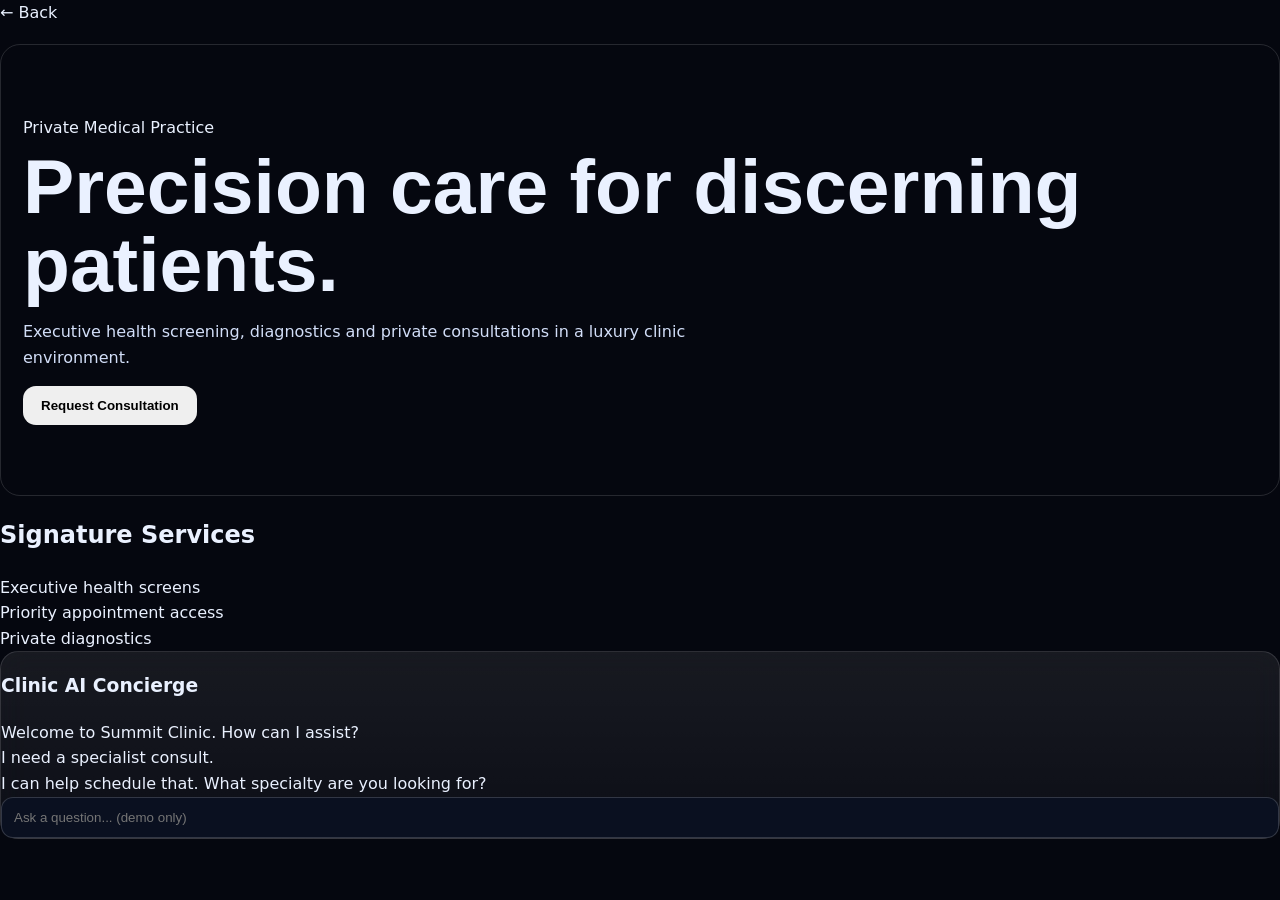
==== clinic.html @ c0dd8934 "Rename contractor.html to clinic.html" ====
<!DOCTYPE html>
<html lang="en">
<head>
  <meta charset="UTF-8"/>
  <meta name="viewport" content="width=device-width, initial-scale=1.0"/>
  <title>Summit Private Clinic</title>
  <link rel="stylesheet" href="style.css"/>
</head>
<body class="demo clinic">

  <a class="back-pill" href="index.html">← Back</a>

  <header class="demo-hero clinic-hero">
    <div class="hero-text">
      <span class="badge">Private Medical Practice</span>
      <h1>Precision care for discerning patients.</h1>
      <p>Executive health screening, diagnostics and private consultations in a luxury clinic environment.</p>
      <button class="btn btn-light">Request Consultation</button>
    </div>
  </header>

  <section class="demo-section">
    <h2>Signature Services</h2>
    <div class="feature-grid">
      <div class="feature-card">Executive health screens</div>
      <div class="feature-card">Priority appointment access</div>
      <div class="feature-card">Private diagnostics</div>
    </div>
  </section>

  <section class="chatbot glass">
    <h3>Clinic AI Concierge</h3>
    <div class="chat-window">
      <div class="bubble bot">Welcome to Summit Clinic. How can I assist?</div>
      <div class="bubble user">I need a specialist consult.</div>
      <div class="bubble bot">I can help schedule that. What specialty are you looking for?</div>
    </div>
    <input type="text" placeholder="Ask a question... (demo only)"/>
  </section>

</body>
</html>
---- style.css ----
:root{
  --bg:#05070f;
  --bg-soft:#0b1020;
  --card:#11172bd9;
  --line:#ffffff22;
  --txt:#eaf1ff;
  --muted:#9fb0d6;
  --blue:#73e0ff;
  --violet:#8f7dff;
  --pink:#ff7bc7;
  --accent:linear-gradient(90deg,var(--blue),var(--violet),var(--pink));
  --shadow:0 30px 80px rgba(0,0,0,.45);
}

*{box-sizing:border-box}
html,body{margin:0;padding:0}
body{
  font-family:Inter,system-ui,Segoe UI,Roboto,Arial,sans-serif;
  background:
    radial-gradient(900px 500px at -10% 0%, #2e74ff22, transparent 60%),
    radial-gradient(1000px 500px at 110% 20%, #8a45ff22, transparent 60%),
    var(--bg);
  color:var(--txt);
  line-height:1.6;
  overflow-x:hidden;
}
a{text-decoration:none;color:inherit}

.container{width:min(1120px,92%);margin-inline:auto}
.section{padding:90px 0}
.glass{
  background:linear-gradient(180deg,#ffffff14,#ffffff08);
  border:1px solid var(--line);
  backdrop-filter:blur(14px);
  -webkit-backdrop-filter:blur(14px);
  border-radius:18px;
}

.grid-overlay{
  position:fixed; inset:0; z-index:-3; pointer-events:none; opacity:.12;
  background-image:
    linear-gradient(to right, #ffffff10 1px, transparent 1px),
    linear-gradient(to bottom, #ffffff10 1px, transparent 1px);
  background-size:44px 44px;
}
.blob{
  position:fixed; z-index:-2; filter:blur(70px); border-radius:50%;
  width:360px;height:360px;pointer-events:none;opacity:.35
}
.blob-a{left:-80px;top:120px;background:#5fe2ff}
.blob-b{right:-80px;top:360px;background:#8f7dff}

.nav-wrap{position:sticky;top:14px;z-index:20;padding-top:14px}
.nav{
  display:flex;align-items:center;justify-content:space-between;
  padding:12px 14px;
}
.logo{font-weight:900;letter-spacing:.3px}
.logo-dot{width:10px;height:10px;border-radius:999px;display:inline-block;background:var(--blue);margin-right:8px;box-shadow:0 0 14px var(--blue)}
.logo-lite{color:#b8c8ff}
.menu{display:flex;gap:18px;align-items:center}
.menu a{color:var(--muted);font-weight:600}
.menu a:hover{color:#fff}
.menu-cta{
  padding:9px 14px;border-radius:11px;background:#ffffff12;border:1px solid var(--line);color:#fff !important
}
.menu-btn{
  display:none;border:1px solid var(--line);background:#ffffff10;color:#fff;border-radius:10px;padding:7px 10px
}

.hero{
  min-height:86vh;
  display:grid;
  grid-template-columns:1.2fr .8fr;
  align-items:center;
  gap:24px;
}
.kicker{
  font-size:.78rem;
  letter-spacing:.13em;
  text-transform:uppercase;
  color:#8ff0ff;
  font-weight:800;
}
h1{
  font-family:"Space Grotesk",Inter,sans-serif;
  font-size:clamp(2.1rem,6vw,5rem);
  line-height:1.02;
  margin:.5rem 0 .8rem;
}
.grad-text{
  background:var(--accent);
  -webkit-background-clip:text;
  background-clip:text;
  color:transparent;
}
.sub{max-width:680px;color:var(--muted);font-size:1.1rem}

.hero-actions{display:flex;gap:12px;margin-top:22px;flex-wrap:wrap}
.btn{
  border:none;border-radius:13px;padding:12px 18px;font-weight:800;cursor:pointer;
  transition:.2s ease;display:inline-flex;align-items:center;justify-content:center
}
.btn-primary{
  color:#041022;background:var(--accent);box-shadow:0 12px 40px #7e7eff33
}
.btn-primary:hover{transform:translateY(-2px)}
.btn-secondary{
  color:#fff;background:#ffffff10;border:1px solid var(--line)
}
.btn-secondary:hover{background:#ffffff18}

.hero-stats{
  margin-top:28px;display:grid;grid-template-columns:repeat(3,1fr);gap:12px
}
.hero-stats div{
  background:#ffffff08;border:1px solid var(--line);border-radius:14px;padding:12px
}
.hero-stats strong{display:block;font-size:1rem}
.hero-stats span{color:var(--muted);font-size:.9rem}

.hero-card{padding:22px}
.card-kicker{font-size:.75rem;color:#98e6ff;text-transform:uppercase;letter-spacing:.12em;font-weight:800}
.hero-card h3{margin:.3rem 0}
.card-text{color:var(--muted)}
.hero-card ul{padding-left:18px;margin:12px 0;color:#c9d6f7}
.text-link{color:#a7dcff;font-weight:700}

.section-head h2{
  margin:.3rem 0 1.2rem;
  font-family:"Space Grotesk",Inter,sans-serif;
  font-size:clamp(1.6rem,4vw,2.8rem);
}
.projects{
  display:grid;
  grid-template-columns:repeat(3,1fr);
  gap:14px;
}
.project{
  min-height:260px;border-radius:18px;border:1px solid var(--line);
  overflow:hidden;position:relative;display:flex;align-items:end;
  transition:.25s;box-shadow:var(--shadow)
}
.project::before{
  content:"";position:absolute;inset:0;background:linear-gradient(180deg,transparent 35%,#070c18);
}
.project:hover{transform:translateY(-5px)}
.project-content{position:relative;padding:16px;z-index:1}
.project-content p{margin:0;color:#b9c9ee}
.project-content h3{margin:5px 0 6px}
.project-content span{color:#9edfff;font-weight:700}
.p1{background:radial-gradient(circle at 15% 10%,#8befff55,transparent 35%),linear-gradient(135deg,#0e203a,#111a2f)}
.p2{background:radial-gradient(circle at 80% 15%,#ff8bc955,transparent 35%),linear-gradient(135deg,#291338,#1b102a)}
.p3{background:radial-gradient(circle at 20% 10%,#ffd98566,transparent 35%),linear-gradient(135deg,#2b1f12,#1d1711)}

.pricing-grid{
  display:grid;grid-template-columns:repeat(3,1fr);gap:14px
}
.price{padding:20px}
.price.featured{border-color:#9f92ff88;transform:translateY(-6px)}
.pill{
  display:inline-block;padding:6px 10px;border-radius:999px;
  background:#ffffff12;border:1px solid var(--line);font-size:.75rem
}
.amount{
  font-size:1.8rem;font-weight:900;margin:.4rem 0 .6rem;
  font-family:"Space Grotesk",Inter,sans-serif;
}
.price ul{margin:0;padding-left:18px;color:#c9d6f7}

.process-grid{
  display:grid;grid-template-columns:repeat(3,1fr);gap:14px
}
.step{padding:20px}
.step span{font-size:.9rem;color:#9be8ff;font-weight:900}
.step h3{margin:.4rem 0}

.faq-list{display:grid;gap:10px}
details{padding:14px 16px}
summary{cursor:pointer;font-weight:700}
details p{color:var(--muted);margin:.55rem 0 0}

.contact .contact-card{
  padding:22px;display:grid;grid-template-columns:1fr 1fr;gap:16px
}
.contact-note{color:var(--muted)}
.contact-form, form{display:grid;gap:10px}
input,textarea{
  width:100%;padding:12px;border-radius:12px;border:1px solid #ffffff2a;
  background:#0a1020;color:#fff;outline:none
}
input:focus,textarea:focus{border-color:#8edfff}
.footer{padding:40px 0 70px;color:var(--muted);text-align:center}

/* Demo pages */
.demo{background:var(--bg)}
.demo-top{
  margin-top:20px;padding:11px 14px;display:flex;align-items:center;justify-content:space-between
}
.demo-hero{
  margin-top:18px;padding:70px 22px;border-radius:20px;border:1px solid var(--line)
}
.demo-hero h1{margin:.4rem 0 .5rem}
.demo-hero p{max-width:700px;color:#d2def8}
.demo-dentist{
  background:radial-gradient(circle at 20% 10%,#89eeff45,transparent 35%),linear-gradient(135deg,#0d2038,#10182a)
}
.demo-gym{
  background:radial-gradient(circle at 80% 10%,#ff8dc85a,transparent 35%),linear-gradient(135deg,#2a1338,#1a1028)
}
.demo-contractor{
  background:radial-gradient(circle at 12% 12%,#ffda8b60,transparent 35%),linear-gradient(135deg,#2a2113,#1f170f)
}

.reveal{opacity:0;transform:translateY(18px);animation:rise .7s forwards}
.delay-1{animation-delay:.12s}
@keyframes rise{to{opacity:1;transform:translateY(0)}}

@media (max-width:980px){
  .hero{grid-template-columns:1fr;min-height:auto;padding-top:30px}
  .projects,.pricing-grid,.process-grid,.hero-stats{grid-template-columns:1fr}
  .contact .contact-card{grid-template-columns:1fr}
  .menu-btn{display:inline-block}
  .menu{
    position:absolute;right:4%;top:72px;display:none;flex-direction:column;
    background:#0d1430;border:1px solid var(--line);padding:10px;border-radius:12px;min-width:170px
  }
  .menu.show{display:flex}
}
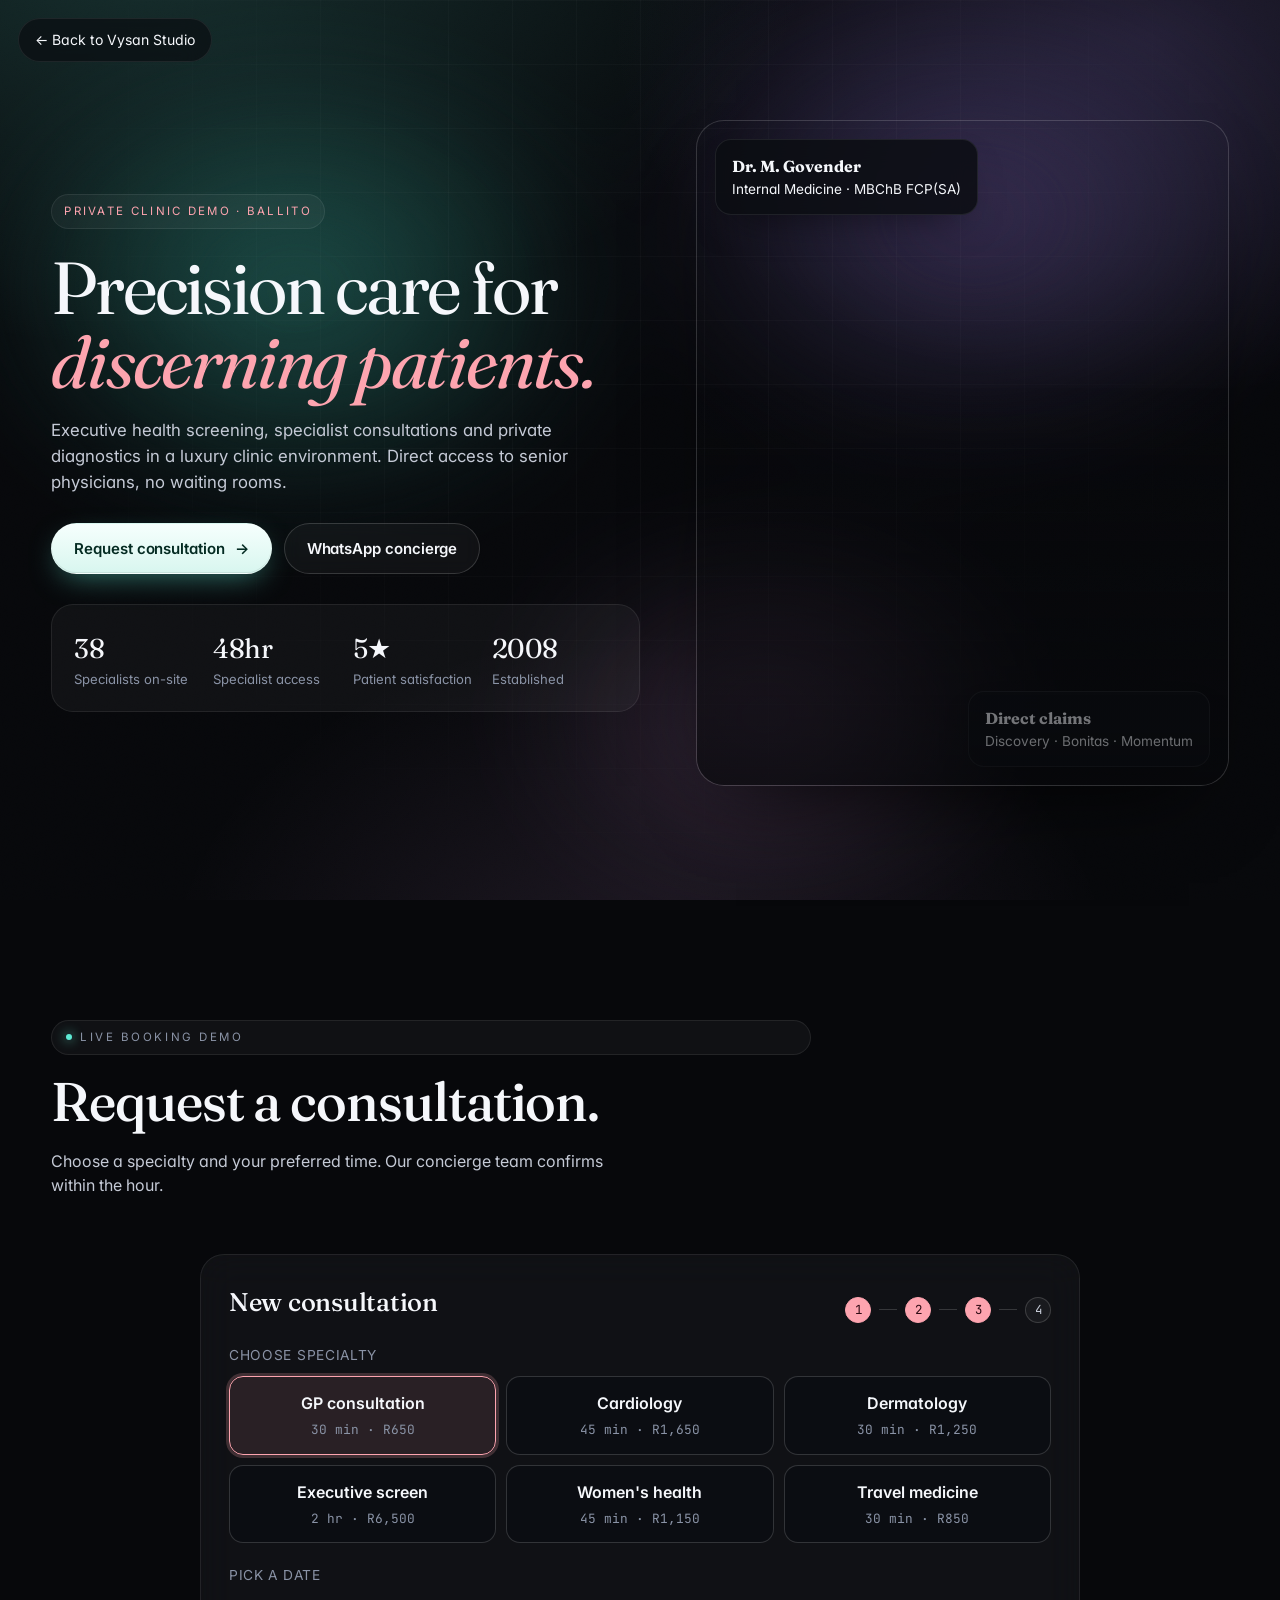
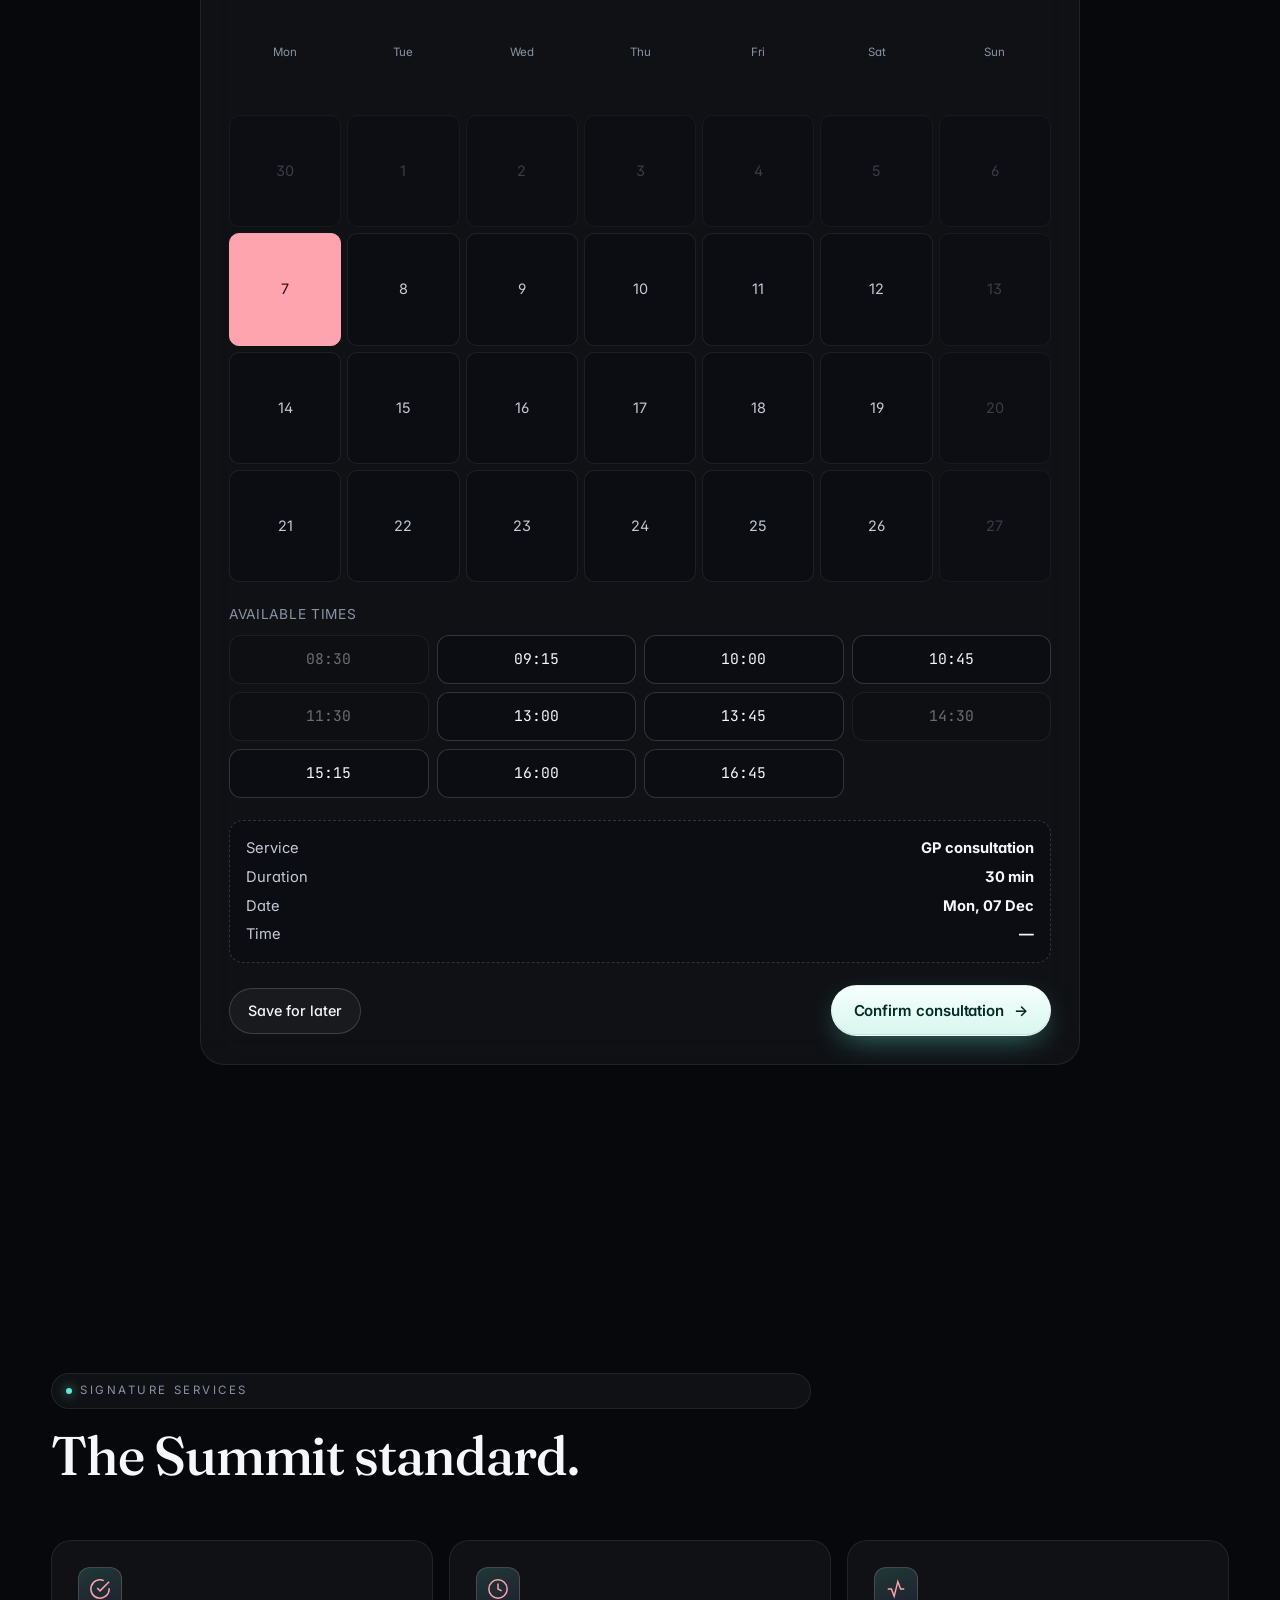
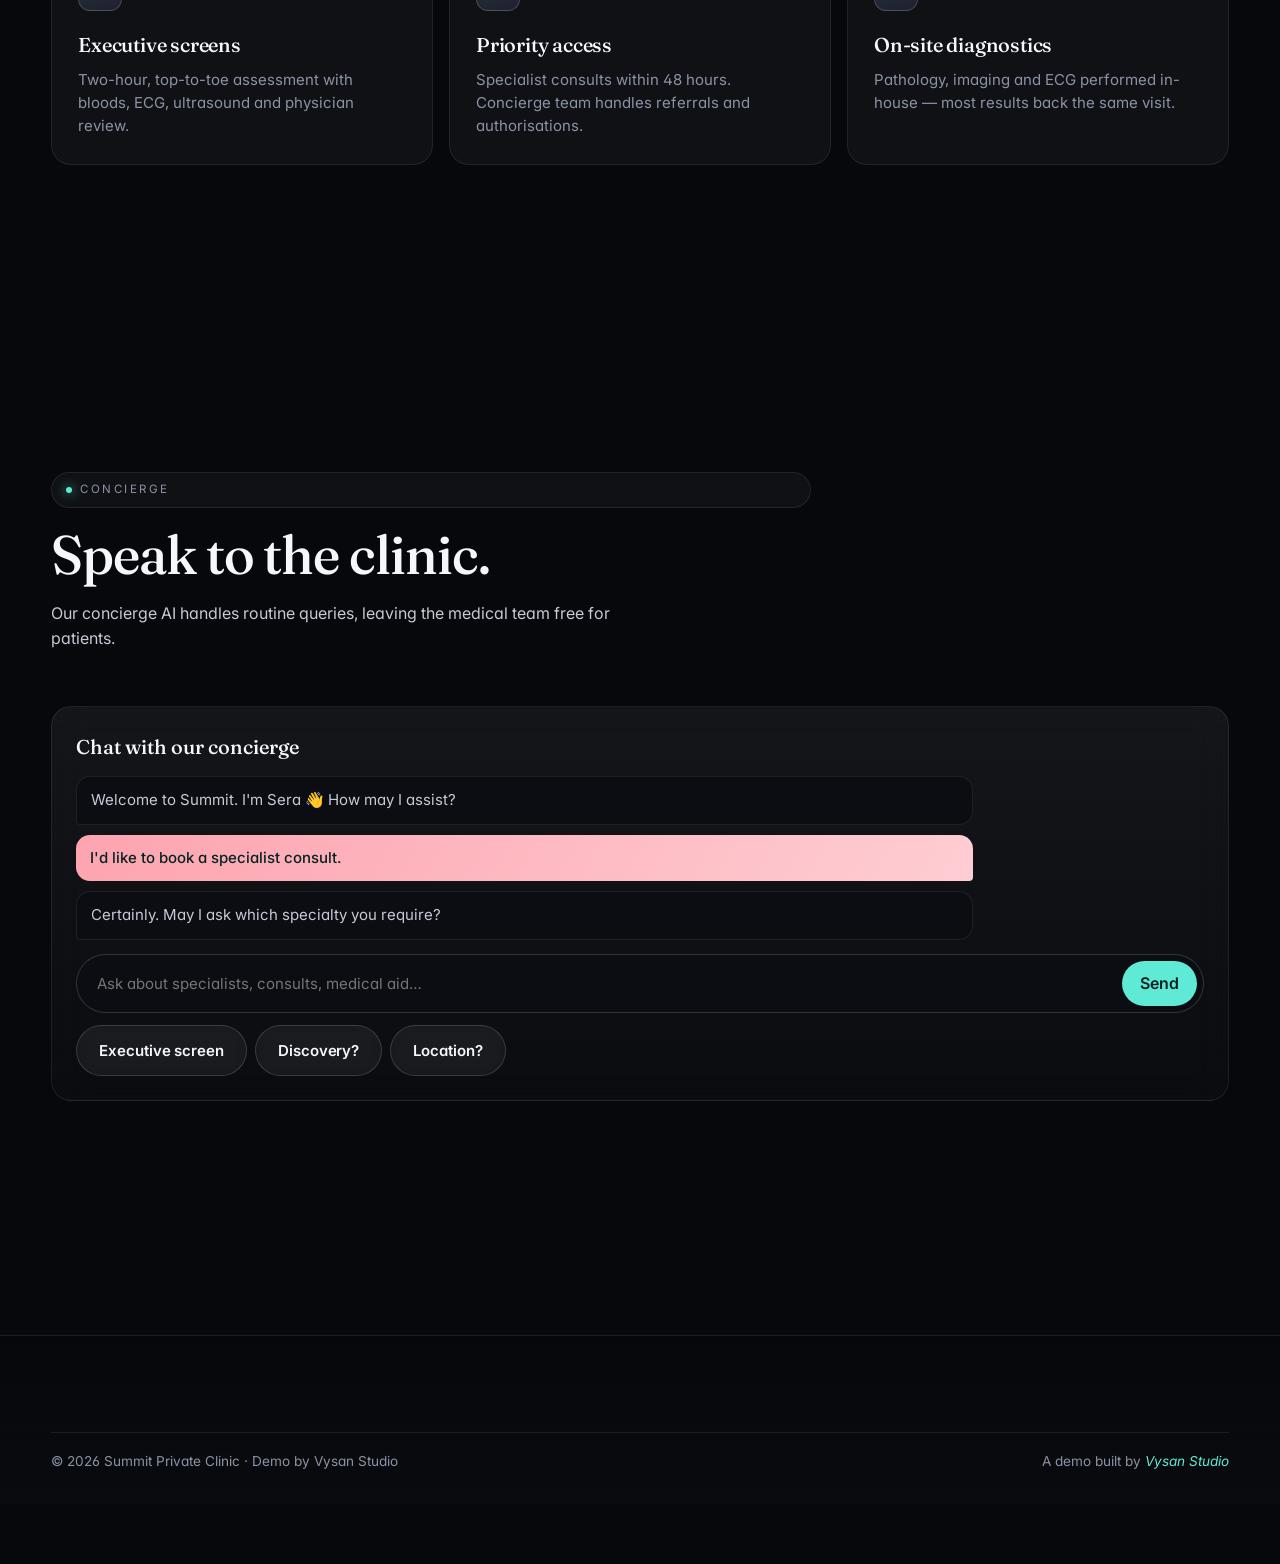
==== commit 893d8712: "Senior-grade redesign: animated hero, interactive booking demos, full design system Co-Authored-By: " ====
--- a/clinic.html
+++ b/clinic.html
@@ -1,42 +1,176 @@
 <!DOCTYPE html>
 <html lang="en">
 <head>
-  <meta charset="UTF-8"/>
-  <meta name="viewport" content="width=device-width, initial-scale=1.0"/>
-  <title>Summit Private Clinic</title>
-  <link rel="stylesheet" href="style.css"/>
+  <meta charset="UTF-8" />
+  <meta name="viewport" content="width=device-width, initial-scale=1.0" />
+  <meta name="theme-color" content="#07080b" />
+  <title>Summit Private Clinic — Clinic Demo · Vysan Studio</title>
+  <meta name="description" content="A live demo of a booking-first private clinic website built by Vysan Studio." />
+  <link rel="icon" href="data:image/svg+xml;utf8,<svg xmlns='http://www.w3.org/2000/svg' viewBox='0 0 32 32'><rect width='32' height='32' rx='8' fill='%23fda4af'/><text x='50%25' y='58%25' text-anchor='middle' font-family='serif' font-weight='700' font-size='18' fill='%232d0a13'>V</text></svg>" />
+  <link rel="preconnect" href="https://fonts.googleapis.com" />
+  <link rel="preconnect" href="https://fonts.gstatic.com" crossorigin />
+  <link href="https://fonts.googleapis.com/css2?family=Inter:wght@300;400;500;600;700&family=Fraunces:opsz,wght@9..144,400;9..144,500;9..144,600&family=JetBrains+Mono:wght@400;500&display=swap" rel="stylesheet" />
+  <link rel="stylesheet" href="style.css" />
+  <script defer src="script.js"></script>
 </head>
-<body class="demo clinic">
+<body class="clinic demo-body">
+  <div class="aurora" aria-hidden="true"></div>
+  <div class="noise" aria-hidden="true"></div>
 
-  <a class="back-pill" href="index.html">← Back</a>
+  <a class="demo-back" href="index.html">← Back to Vysan Studio</a>
 
-  <header class="demo-hero clinic-hero">
-    <div class="hero-text">
-      <span class="badge">Private Medical Practice</span>
-      <h1>Precision care for discerning patients.</h1>
-      <p>Executive health screening, diagnostics and private consultations in a luxury clinic environment.</p>
-      <button class="btn btn-light">Request Consultation</button>
+  <header class="demo-hero container">
+    <div class="reveal">
+      <span class="badge">Private Clinic Demo · Ballito</span>
+      <h1>Precision care for <em style="font-style:italic; color: var(--clinic);">discerning patients.</em></h1>
+      <p class="lede">Executive health screening, specialist consultations and private diagnostics in a luxury clinic environment. Direct access to senior physicians, no waiting rooms.</p>
+      <div class="cta">
+        <a class="btn btn-primary" href="#book">Request consultation <span class="arrow">→</span></a>
+        <a class="btn btn-ghost" href="https://wa.me/27838555008">WhatsApp concierge</a>
+      </div>
+
+      <div class="stats-strip">
+        <div class="it"><div class="num">38</div><div class="lbl">Specialists on-site</div></div>
+        <div class="it"><div class="num">48hr</div><div class="lbl">Specialist access</div></div>
+        <div class="it"><div class="num">5★</div><div class="lbl">Patient satisfaction</div></div>
+        <div class="it"><div class="num">2008</div><div class="lbl">Established</div></div>
+      </div>
+    </div>
+
+    <div class="demo-vis reveal" data-delay="2" style="background-image:url('https://images.unsplash.com/photo-1551601651-2a8555f1a136?auto=format&fit=crop&q=80&w=1400');">
+      <div class="float tl"><strong>Dr. M. Govender</strong>Internal Medicine · MBChB FCP(SA)</div>
+      <div class="float br"><strong>Direct claims</strong>Discovery · Bonitas · Momentum</div>
     </div>
   </header>
 
-  <section class="demo-section">
-    <h2>Signature Services</h2>
-    <div class="feature-grid">
-      <div class="feature-card">Executive health screens</div>
-      <div class="feature-card">Priority appointment access</div>
-      <div class="feature-card">Private diagnostics</div>
+  <section id="book" class="section container">
+    <div class="section-head reveal">
+      <span class="eyebrow"><span class="dot"></span> Live booking demo</span>
+      <h2>Request a consultation.</h2>
+      <p>Choose a specialty and your preferred time. Our concierge team confirms within the hour.</p>
+    </div>
+
+    <div class="booking glass reveal" data-booking>
+      <div class="booking-head">
+        <h3>New consultation</h3>
+        <div class="stepper">
+          <span class="num active">1</span><span class="line"></span>
+          <span class="num">2</span><span class="line"></span>
+          <span class="num">3</span><span class="line"></span>
+          <span class="num">4</span>
+        </div>
+      </div>
+
+      <div>
+        <p style="color:var(--muted);margin-bottom:10px;font-size:.86rem;letter-spacing:.05em;text-transform:uppercase">Choose specialty</p>
+        <div class="svc-grid">
+          <button class="svc" data-name="GP consultation" data-duration="30 min" aria-pressed="true">
+            <span class="name">GP consultation</span>
+            <span class="duration">30 min · R650</span>
+          </button>
+          <button class="svc" data-name="Cardiology consult" data-duration="45 min">
+            <span class="name">Cardiology</span>
+            <span class="duration">45 min · R1,650</span>
+          </button>
+          <button class="svc" data-name="Dermatology consult" data-duration="30 min">
+            <span class="name">Dermatology</span>
+            <span class="duration">30 min · R1,250</span>
+          </button>
+          <button class="svc" data-name="Executive screen" data-duration="120 min">
+            <span class="name">Executive screen</span>
+            <span class="duration">2 hr · R6,500</span>
+          </button>
+          <button class="svc" data-name="Women's health" data-duration="45 min">
+            <span class="name">Women's health</span>
+            <span class="duration">45 min · R1,150</span>
+          </button>
+          <button class="svc" data-name="Travel medicine" data-duration="30 min">
+            <span class="name">Travel medicine</span>
+            <span class="duration">30 min · R850</span>
+          </button>
+        </div>
+      </div>
+
+      <div>
+        <p style="color:var(--muted);margin-bottom:10px;font-size:.86rem;letter-spacing:.05em;text-transform:uppercase">Pick a date</p>
+        <div class="cal" aria-label="Calendar"></div>
+      </div>
+
+      <div>
+        <p style="color:var(--muted);margin-bottom:10px;font-size:.86rem;letter-spacing:.05em;text-transform:uppercase">Available times</p>
+        <div class="slots"></div>
+      </div>
+
+      <div class="summary"></div>
+
+      <div class="booking-actions">
+        <button class="ghost" type="button">Save for later</button>
+        <button class="btn btn-primary" type="button" data-confirm>Confirm consultation <span class="arrow">→</span></button>
+      </div>
     </div>
   </section>
 
-  <section class="chatbot glass">
-    <h3>Clinic AI Concierge</h3>
-    <div class="chat-window">
-      <div class="bubble bot">Welcome to Summit Clinic. How can I assist?</div>
-      <div class="bubble user">I need a specialist consult.</div>
-      <div class="bubble bot">I can help schedule that. What specialty are you looking for?</div>
+  <section class="section container">
+    <div class="section-head reveal">
+      <span class="eyebrow"><span class="dot"></span> Signature services</span>
+      <h2>The Summit standard.</h2>
     </div>
-    <input type="text" placeholder="Ask a question... (demo only)"/>
+    <div class="cap-grid">
+      <div class="cap-card reveal">
+        <div class="cap-icon" style="color: var(--clinic)" aria-hidden="true">
+          <svg width="22" height="22" viewBox="0 0 24 24" fill="none" stroke="currentColor" stroke-width="1.6"><path d="M22 11.08V12a10 10 0 1 1-5.93-9.14"/><path d="M22 4L12 14.01l-3-3"/></svg>
+        </div>
+        <h3>Executive screens</h3>
+        <p>Two-hour, top-to-toe assessment with bloods, ECG, ultrasound and physician review.</p>
+      </div>
+      <div class="cap-card reveal" data-delay="1">
+        <div class="cap-icon" style="color: var(--clinic)" aria-hidden="true">
+          <svg width="22" height="22" viewBox="0 0 24 24" fill="none" stroke="currentColor" stroke-width="1.6"><circle cx="12" cy="12" r="10"/><path d="M12 6v6l4 2"/></svg>
+        </div>
+        <h3>Priority access</h3>
+        <p>Specialist consults within 48 hours. Concierge team handles referrals and authorisations.</p>
+      </div>
+      <div class="cap-card reveal" data-delay="2">
+        <div class="cap-icon" style="color: var(--clinic)" aria-hidden="true">
+          <svg width="22" height="22" viewBox="0 0 24 24" fill="none" stroke="currentColor" stroke-width="1.6"><path d="M3 12h4l3 8 4-16 3 8h4"/></svg>
+        </div>
+        <h3>On-site diagnostics</h3>
+        <p>Pathology, imaging and ECG performed in-house — most results back the same visit.</p>
+      </div>
+    </div>
   </section>
 
+  <section class="section container">
+    <div class="section-head reveal">
+      <span class="eyebrow"><span class="dot"></span> Concierge</span>
+      <h2>Speak to the clinic.</h2>
+      <p>Our concierge AI handles routine queries, leaving the medical team free for patients.</p>
+    </div>
+
+    <div class="chat-demo glass reveal" data-chat data-replies='["Of course. May I confirm whether you would like a male or female physician?","We have GP slots tomorrow at 09:30 and 14:15. Would either suit?","Yes — Discovery Executive plans claim our consults at 100%. We submit on your behalf.","Our address is 12 Summit Drive, Ballito. There is complimentary valet parking on arrival."]'>
+      <h3>Chat with our concierge</h3>
+      <div class="chat-window">
+        <div class="bubble bot">Welcome to Summit. I'm Sera 👋 How may I assist?</div>
+        <div class="bubble user">I'd like to book a specialist consult.</div>
+        <div class="bubble bot">Certainly. May I ask which specialty you require?</div>
+      </div>
+      <div class="chat-input">
+        <input type="text" placeholder="Ask about specialists, consults, medical aid…" />
+        <button type="button">Send</button>
+      </div>
+      <div style="display:flex;gap:8px;flex-wrap:wrap;margin-top:12px">
+        <button class="btn btn-ghost" data-suggest="I'd like an executive health screen">Executive screen</button>
+        <button class="btn btn-ghost" data-suggest="Do you accept Discovery?">Discovery?</button>
+        <button class="btn btn-ghost" data-suggest="Where are you located?">Location?</button>
+      </div>
+    </div>
+  </section>
+
+  <footer class="foot">
+    <div class="container foot-bottom">
+      <span>© <span data-year>2026</span> Summit Private Clinic · Demo by Vysan Studio</span>
+      <span class="made">A demo built by <a href="index.html"><em>Vysan Studio</em></a></span>
+    </div>
+  </footer>
 </body>
 </html>
--- a/style.css
+++ b/style.css
@@ -1,229 +1,901 @@
-:root{
-  --bg:#05070f;
-  --bg-soft:#0b1020;
-  --card:#11172bd9;
-  --line:#ffffff22;
-  --txt:#eaf1ff;
-  --muted:#9fb0d6;
-  --blue:#73e0ff;
-  --violet:#8f7dff;
-  --pink:#ff7bc7;
-  --accent:linear-gradient(90deg,var(--blue),var(--violet),var(--pink));
-  --shadow:0 30px 80px rgba(0,0,0,.45);
-}
-
-*{box-sizing:border-box}
-html,body{margin:0;padding:0}
-body{
-  font-family:Inter,system-ui,Segoe UI,Roboto,Arial,sans-serif;
+/* ============================================================
+   Vysan Studio — Senior-grade design system
+   Mobile-first, dark canvas, glassmorphism, kinetic accents
+   ============================================================ */
+
+:root {
+  /* Palette */
+  --bg-0: #07080b;
+  --bg-1: #0b0d12;
+  --bg-2: #11141b;
+  --surface: rgba(255, 255, 255, 0.04);
+  --surface-2: rgba(255, 255, 255, 0.06);
+  --border: rgba(255, 255, 255, 0.08);
+  --border-strong: rgba(255, 255, 255, 0.16);
+  --text: #f5f7fb;
+  --text-dim: #c5cad6;
+  --muted: #8a93a6;
+  --muted-2: #5b6273;
+
+  /* Brand */
+  --accent: #5eead4;          /* electric mint */
+  --accent-2: #a78bfa;         /* violet */
+  --accent-3: #f0abfc;         /* pink */
+  --warn: #fbbf24;
+  --ok: #34d399;
+  --danger: #fb7185;
+
+  /* Vertical themes */
+  --opto: #67e8f9;
+  --pharm: #34d399;
+  --clinic: #fda4af;
+  --salon: #f0abfc;
+
+  /* Type */
+  --font-sans: "Inter", ui-sans-serif, system-ui, -apple-system, "Segoe UI", Roboto, sans-serif;
+  --font-display: "Fraunces", "Playfair Display", "Times New Roman", serif;
+  --font-mono: "JetBrains Mono", ui-monospace, SFMono-Regular, Menlo, monospace;
+
+  /* Layout */
+  --radius-sm: 10px;
+  --radius: 18px;
+  --radius-lg: 28px;
+  --shadow-sm: 0 1px 2px rgba(0, 0, 0, 0.4);
+  --shadow-md: 0 18px 40px -20px rgba(0, 0, 0, 0.6);
+  --shadow-lg: 0 40px 80px -40px rgba(0, 0, 0, 0.8);
+  --container: min(1200px, 92%);
+  --pad-section: clamp(80px, 12vw, 160px);
+
+  /* Motion */
+  --ease-out: cubic-bezier(0.22, 1, 0.36, 1);
+  --ease-in-out: cubic-bezier(0.65, 0, 0.35, 1);
+  --t-fast: 180ms;
+  --t-med: 320ms;
+  --t-slow: 560ms;
+}
+
+* { box-sizing: border-box; margin: 0; padding: 0; }
+html { scroll-behavior: smooth; -webkit-text-size-adjust: 100%; }
+html:focus-within { scroll-behavior: smooth; }
+
+body {
+  font-family: var(--font-sans);
+  font-feature-settings: "ss01", "cv11";
+  background: var(--bg-0);
+  color: var(--text);
+  line-height: 1.55;
+  -webkit-font-smoothing: antialiased;
+  text-rendering: optimizeLegibility;
+  overflow-x: hidden;
+  min-height: 100dvh;
+}
+
+a { color: inherit; text-decoration: none; }
+img, svg { display: block; max-width: 100%; }
+button { font: inherit; color: inherit; cursor: pointer; }
+input, textarea, select { font: inherit; color: inherit; }
+::selection { background: var(--accent); color: #062323; }
+
+/* ============================================================
+   Backdrop — animated aurora field
+   ============================================================ */
+.aurora {
+  position: fixed; inset: 0; z-index: -1; overflow: hidden; pointer-events: none;
   background:
-    radial-gradient(900px 500px at -10% 0%, #2e74ff22, transparent 60%),
-    radial-gradient(1000px 500px at 110% 20%, #8a45ff22, transparent 60%),
-    var(--bg);
-  color:var(--txt);
-  line-height:1.6;
-  overflow-x:hidden;
-}
-a{text-decoration:none;color:inherit}
-
-.container{width:min(1120px,92%);margin-inline:auto}
-.section{padding:90px 0}
-.glass{
-  background:linear-gradient(180deg,#ffffff14,#ffffff08);
-  border:1px solid var(--line);
-  backdrop-filter:blur(14px);
-  -webkit-backdrop-filter:blur(14px);
-  border-radius:18px;
-}
-
-.grid-overlay{
-  position:fixed; inset:0; z-index:-3; pointer-events:none; opacity:.12;
+    radial-gradient(1100px 700px at 12% -8%, rgba(94, 234, 212, 0.18), transparent 60%),
+    radial-gradient(900px 600px at 90% 4%, rgba(167, 139, 250, 0.16), transparent 60%),
+    radial-gradient(800px 600px at 50% 110%, rgba(240, 171, 252, 0.10), transparent 60%),
+    var(--bg-0);
+}
+.aurora::before {
+  content: "";
+  position: absolute; inset: -20%;
+  background:
+    radial-gradient(closest-side, rgba(94, 234, 212, 0.35), transparent) 20% 30% / 36% 36% no-repeat,
+    radial-gradient(closest-side, rgba(167, 139, 250, 0.28), transparent) 80% 20% / 38% 38% no-repeat,
+    radial-gradient(closest-side, rgba(240, 171, 252, 0.18), transparent) 60% 80% / 30% 30% no-repeat;
+  filter: blur(60px) saturate(120%);
+  animation: drift 22s var(--ease-in-out) infinite alternate;
+  opacity: .9;
+}
+.aurora::after {
+  content: "";
+  position: absolute; inset: 0;
   background-image:
-    linear-gradient(to right, #ffffff10 1px, transparent 1px),
-    linear-gradient(to bottom, #ffffff10 1px, transparent 1px);
-  background-size:44px 44px;
-}
-.blob{
-  position:fixed; z-index:-2; filter:blur(70px); border-radius:50%;
-  width:360px;height:360px;pointer-events:none;opacity:.35
-}
-.blob-a{left:-80px;top:120px;background:#5fe2ff}
-.blob-b{right:-80px;top:360px;background:#8f7dff}
-
-.nav-wrap{position:sticky;top:14px;z-index:20;padding-top:14px}
-.nav{
-  display:flex;align-items:center;justify-content:space-between;
-  padding:12px 14px;
-}
-.logo{font-weight:900;letter-spacing:.3px}
-.logo-dot{width:10px;height:10px;border-radius:999px;display:inline-block;background:var(--blue);margin-right:8px;box-shadow:0 0 14px var(--blue)}
-.logo-lite{color:#b8c8ff}
-.menu{display:flex;gap:18px;align-items:center}
-.menu a{color:var(--muted);font-weight:600}
-.menu a:hover{color:#fff}
-.menu-cta{
-  padding:9px 14px;border-radius:11px;background:#ffffff12;border:1px solid var(--line);color:#fff !important
-}
-.menu-btn{
-  display:none;border:1px solid var(--line);background:#ffffff10;color:#fff;border-radius:10px;padding:7px 10px
-}
-
-.hero{
-  min-height:86vh;
-  display:grid;
-  grid-template-columns:1.2fr .8fr;
-  align-items:center;
-  gap:24px;
-}
-.kicker{
-  font-size:.78rem;
-  letter-spacing:.13em;
-  text-transform:uppercase;
-  color:#8ff0ff;
-  font-weight:800;
-}
-h1{
-  font-family:"Space Grotesk",Inter,sans-serif;
-  font-size:clamp(2.1rem,6vw,5rem);
-  line-height:1.02;
-  margin:.5rem 0 .8rem;
-}
-.grad-text{
-  background:var(--accent);
-  -webkit-background-clip:text;
-  background-clip:text;
-  color:transparent;
-}
-.sub{max-width:680px;color:var(--muted);font-size:1.1rem}
-
-.hero-actions{display:flex;gap:12px;margin-top:22px;flex-wrap:wrap}
-.btn{
-  border:none;border-radius:13px;padding:12px 18px;font-weight:800;cursor:pointer;
-  transition:.2s ease;display:inline-flex;align-items:center;justify-content:center
-}
-.btn-primary{
-  color:#041022;background:var(--accent);box-shadow:0 12px 40px #7e7eff33
-}
-.btn-primary:hover{transform:translateY(-2px)}
-.btn-secondary{
-  color:#fff;background:#ffffff10;border:1px solid var(--line)
-}
-.btn-secondary:hover{background:#ffffff18}
-
-.hero-stats{
-  margin-top:28px;display:grid;grid-template-columns:repeat(3,1fr);gap:12px
-}
-.hero-stats div{
-  background:#ffffff08;border:1px solid var(--line);border-radius:14px;padding:12px
-}
-.hero-stats strong{display:block;font-size:1rem}
-.hero-stats span{color:var(--muted);font-size:.9rem}
-
-.hero-card{padding:22px}
-.card-kicker{font-size:.75rem;color:#98e6ff;text-transform:uppercase;letter-spacing:.12em;font-weight:800}
-.hero-card h3{margin:.3rem 0}
-.card-text{color:var(--muted)}
-.hero-card ul{padding-left:18px;margin:12px 0;color:#c9d6f7}
-.text-link{color:#a7dcff;font-weight:700}
-
-.section-head h2{
-  margin:.3rem 0 1.2rem;
-  font-family:"Space Grotesk",Inter,sans-serif;
-  font-size:clamp(1.6rem,4vw,2.8rem);
-}
-.projects{
-  display:grid;
-  grid-template-columns:repeat(3,1fr);
-  gap:14px;
-}
-.project{
-  min-height:260px;border-radius:18px;border:1px solid var(--line);
-  overflow:hidden;position:relative;display:flex;align-items:end;
-  transition:.25s;box-shadow:var(--shadow)
-}
-.project::before{
-  content:"";position:absolute;inset:0;background:linear-gradient(180deg,transparent 35%,#070c18);
-}
-.project:hover{transform:translateY(-5px)}
-.project-content{position:relative;padding:16px;z-index:1}
-.project-content p{margin:0;color:#b9c9ee}
-.project-content h3{margin:5px 0 6px}
-.project-content span{color:#9edfff;font-weight:700}
-.p1{background:radial-gradient(circle at 15% 10%,#8befff55,transparent 35%),linear-gradient(135deg,#0e203a,#111a2f)}
-.p2{background:radial-gradient(circle at 80% 15%,#ff8bc955,transparent 35%),linear-gradient(135deg,#291338,#1b102a)}
-.p3{background:radial-gradient(circle at 20% 10%,#ffd98566,transparent 35%),linear-gradient(135deg,#2b1f12,#1d1711)}
-
-.pricing-grid{
-  display:grid;grid-template-columns:repeat(3,1fr);gap:14px
-}
-.price{padding:20px}
-.price.featured{border-color:#9f92ff88;transform:translateY(-6px)}
-.pill{
-  display:inline-block;padding:6px 10px;border-radius:999px;
-  background:#ffffff12;border:1px solid var(--line);font-size:.75rem
-}
-.amount{
-  font-size:1.8rem;font-weight:900;margin:.4rem 0 .6rem;
-  font-family:"Space Grotesk",Inter,sans-serif;
-}
-.price ul{margin:0;padding-left:18px;color:#c9d6f7}
-
-.process-grid{
-  display:grid;grid-template-columns:repeat(3,1fr);gap:14px
-}
-.step{padding:20px}
-.step span{font-size:.9rem;color:#9be8ff;font-weight:900}
-.step h3{margin:.4rem 0}
-
-.faq-list{display:grid;gap:10px}
-details{padding:14px 16px}
-summary{cursor:pointer;font-weight:700}
-details p{color:var(--muted);margin:.55rem 0 0}
-
-.contact .contact-card{
-  padding:22px;display:grid;grid-template-columns:1fr 1fr;gap:16px
-}
-.contact-note{color:var(--muted)}
-.contact-form, form{display:grid;gap:10px}
-input,textarea{
-  width:100%;padding:12px;border-radius:12px;border:1px solid #ffffff2a;
-  background:#0a1020;color:#fff;outline:none
-}
-input:focus,textarea:focus{border-color:#8edfff}
-.footer{padding:40px 0 70px;color:var(--muted);text-align:center}
-
-/* Demo pages */
-.demo{background:var(--bg)}
-.demo-top{
-  margin-top:20px;padding:11px 14px;display:flex;align-items:center;justify-content:space-between
-}
-.demo-hero{
-  margin-top:18px;padding:70px 22px;border-radius:20px;border:1px solid var(--line)
-}
-.demo-hero h1{margin:.4rem 0 .5rem}
-.demo-hero p{max-width:700px;color:#d2def8}
-.demo-dentist{
-  background:radial-gradient(circle at 20% 10%,#89eeff45,transparent 35%),linear-gradient(135deg,#0d2038,#10182a)
-}
-.demo-gym{
-  background:radial-gradient(circle at 80% 10%,#ff8dc85a,transparent 35%),linear-gradient(135deg,#2a1338,#1a1028)
-}
-.demo-contractor{
-  background:radial-gradient(circle at 12% 12%,#ffda8b60,transparent 35%),linear-gradient(135deg,#2a2113,#1f170f)
-}
-
-.reveal{opacity:0;transform:translateY(18px);animation:rise .7s forwards}
-.delay-1{animation-delay:.12s}
-@keyframes rise{to{opacity:1;transform:translateY(0)}}
-
-@media (max-width:980px){
-  .hero{grid-template-columns:1fr;min-height:auto;padding-top:30px}
-  .projects,.pricing-grid,.process-grid,.hero-stats{grid-template-columns:1fr}
-  .contact .contact-card{grid-template-columns:1fr}
-  .menu-btn{display:inline-block}
-  .menu{
-    position:absolute;right:4%;top:72px;display:none;flex-direction:column;
-    background:#0d1430;border:1px solid var(--line);padding:10px;border-radius:12px;min-width:170px
+    linear-gradient(rgba(255,255,255,0.025) 1px, transparent 1px),
+    linear-gradient(90deg, rgba(255,255,255,0.025) 1px, transparent 1px);
+  background-size: 64px 64px;
+  mask-image: radial-gradient(ellipse at 50% 30%, #000 30%, transparent 75%);
+}
+@keyframes drift {
+  0%   { transform: translate3d(0,0,0) rotate(0deg); }
+  100% { transform: translate3d(2%, -1%, 0) rotate(8deg); }
+}
+@media (prefers-reduced-motion: reduce) {
+  .aurora::before { animation: none; }
+}
+
+.noise {
+  position: fixed; inset: 0; z-index: -1; pointer-events: none; opacity: .035; mix-blend-mode: overlay;
+  background-image: url("data:image/svg+xml;utf8,<svg xmlns='http://www.w3.org/2000/svg' width='160' height='160'><filter id='n'><feTurbulence type='fractalNoise' baseFrequency='0.9' numOctaves='2' stitchTiles='stitch'/></filter><rect width='100%25' height='100%25' filter='url(%23n)'/></svg>");
+}
+
+/* ============================================================
+   Layout primitives
+   ============================================================ */
+.container { width: var(--container); margin-inline: auto; }
+.section { padding-block: var(--pad-section); position: relative; }
+.eyebrow {
+  display: inline-flex; align-items: center; gap: 8px;
+  font-size: .72rem; letter-spacing: .22em; text-transform: uppercase;
+  color: var(--muted); padding: 8px 14px; border-radius: 999px;
+  border: 1px solid var(--border); background: var(--surface);
+}
+.eyebrow .dot { width: 6px; height: 6px; border-radius: 999px; background: var(--accent); box-shadow: 0 0 12px var(--accent); }
+
+.section-head { display: flex; flex-direction: column; gap: 18px; max-width: 760px; margin-bottom: 56px; }
+.section-head h2 {
+  font-family: var(--font-display); font-weight: 500;
+  font-size: clamp(2rem, 4.4vw, 3.4rem); letter-spacing: -0.02em; line-height: 1.05;
+}
+.section-head h2 em { font-style: italic; color: var(--accent); }
+.section-head p { color: var(--text-dim); max-width: 56ch; }
+
+.glass {
+  background: linear-gradient(180deg, rgba(255,255,255,0.06), rgba(255,255,255,0.02));
+  border: 1px solid var(--border);
+  border-radius: var(--radius);
+  backdrop-filter: blur(18px) saturate(140%);
+  -webkit-backdrop-filter: blur(18px) saturate(140%);
+}
+
+/* Buttons */
+.btn {
+  display: inline-flex; align-items: center; justify-content: center; gap: 10px;
+  padding: 13px 22px; border-radius: 999px; border: 1px solid transparent;
+  font-weight: 600; font-size: .94rem; letter-spacing: -0.005em;
+  transition: transform var(--t-fast) var(--ease-out), background var(--t-fast), color var(--t-fast), border-color var(--t-fast), box-shadow var(--t-med);
+  white-space: nowrap;
+}
+.btn:hover { transform: translateY(-1px); }
+.btn:active { transform: translateY(0); }
+.btn .arrow { transition: transform var(--t-fast) var(--ease-out); }
+.btn:hover .arrow { transform: translateX(3px); }
+
+.btn-primary {
+  background: linear-gradient(180deg, #f6fffd, #d8f6ef);
+  color: #042b22;
+  box-shadow: 0 10px 30px -10px rgba(94, 234, 212, 0.55), inset 0 -1px 0 rgba(0,0,0,0.08);
+}
+.btn-primary:hover { box-shadow: 0 16px 40px -12px rgba(94, 234, 212, 0.7), inset 0 -1px 0 rgba(0,0,0,0.08); }
+
+.btn-ghost {
+  background: var(--surface); color: var(--text);
+  border-color: var(--border-strong);
+  backdrop-filter: blur(8px);
+}
+.btn-ghost:hover { background: var(--surface-2); border-color: rgba(255,255,255,0.3); }
+
+.btn-dark { background: #0b0d12; color: #fff; border: 1px solid var(--border-strong); }
+.btn-dark:hover { background: #11141b; }
+
+.btn-link { padding: 0; background: none; color: var(--text-dim); border: 0; }
+.btn-link:hover { color: var(--accent); }
+
+/* ============================================================
+   Navigation
+   ============================================================ */
+.nav {
+  position: fixed; inset: 18px 0 auto 0; z-index: 50;
+  display: flex; justify-content: center; pointer-events: none;
+}
+.nav-inner {
+  pointer-events: auto;
+  display: flex; align-items: center; gap: 8px;
+  padding: 8px; padding-left: 20px;
+  width: min(960px, 92%);
+  background: rgba(11, 13, 18, 0.6);
+  border: 1px solid var(--border);
+  border-radius: 999px;
+  backdrop-filter: blur(18px) saturate(140%);
+  -webkit-backdrop-filter: blur(18px) saturate(140%);
+  box-shadow: var(--shadow-md);
+  transition: transform var(--t-med) var(--ease-out), background var(--t-med);
+}
+.nav-logo {
+  font-family: var(--font-display); font-size: 1.05rem; font-weight: 600; letter-spacing: -0.01em;
+  display: inline-flex; align-items: center; gap: 8px;
+}
+.nav-logo .mark {
+  width: 22px; height: 22px; border-radius: 6px;
+  background: conic-gradient(from 220deg, var(--accent), var(--accent-2), var(--accent-3), var(--accent));
+  box-shadow: 0 0 24px rgba(94, 234, 212, 0.45);
+}
+.nav-links {
+  display: flex; align-items: center; gap: 4px; margin-left: auto;
+}
+.nav-links a {
+  padding: 9px 14px; border-radius: 999px; color: var(--text-dim); font-size: .92rem;
+  transition: color var(--t-fast), background var(--t-fast);
+}
+.nav-links a:hover { color: var(--text); background: var(--surface); }
+.nav .btn { padding: 10px 18px; }
+.nav-toggle {
+  display: none; width: 40px; height: 40px; border-radius: 999px;
+  background: var(--surface); border: 1px solid var(--border); align-items: center; justify-content: center;
+  margin-left: auto;
+}
+.nav-toggle span { width: 16px; height: 1.5px; background: #fff; position: relative; }
+.nav-toggle span::before, .nav-toggle span::after {
+  content: ""; position: absolute; width: 16px; height: 1.5px; background: #fff; left: 0;
+  transition: transform var(--t-fast);
+}
+.nav-toggle span::before { top: -5px; }
+.nav-toggle span::after { top: 5px; }
+body.menu-open .nav-toggle span { background: transparent; }
+body.menu-open .nav-toggle span::before { transform: translateY(5px) rotate(45deg); }
+body.menu-open .nav-toggle span::after { transform: translateY(-5px) rotate(-45deg); }
+
+@media (max-width: 760px) {
+  .nav-links, .nav .btn:not(.nav-toggle) { display: none; }
+  .nav-toggle { display: inline-flex; }
+  .nav-mobile {
+    position: fixed; inset: 80px 4% auto; z-index: 49;
+    padding: 18px; border-radius: 22px;
+    background: rgba(11,13,18,0.92);
+    border: 1px solid var(--border);
+    backdrop-filter: blur(18px);
+    transform: translateY(-12px); opacity: 0; pointer-events: none;
+    transition: transform var(--t-med) var(--ease-out), opacity var(--t-med);
+    display: grid; gap: 6px;
   }
-  .menu.show{display:flex}
-}
+  body.menu-open .nav-mobile { transform: translateY(0); opacity: 1; pointer-events: auto; }
+  .nav-mobile a { padding: 12px 14px; border-radius: 12px; color: var(--text-dim); }
+  .nav-mobile a:hover { background: var(--surface); color: var(--text); }
+  .nav-mobile .btn { width: 100%; margin-top: 6px; }
+}
+@media (min-width: 761px) {
+  .nav-mobile { display: none; }
+}
+
+/* ============================================================
+   Hero
+   ============================================================ */
+.hero {
+  padding-top: clamp(140px, 18vh, 200px);
+  padding-bottom: clamp(80px, 10vw, 140px);
+  position: relative;
+}
+.hero-grid {
+  display: grid; grid-template-columns: 1.2fr 0.8fr; gap: 56px;
+  align-items: end;
+}
+@media (max-width: 960px) { .hero-grid { grid-template-columns: 1fr; gap: 40px; } }
+
+.hero h1 {
+  font-family: var(--font-display);
+  font-weight: 400;
+  font-size: clamp(2.8rem, 7.4vw, 6.4rem);
+  letter-spacing: -0.035em;
+  line-height: 0.98;
+  margin-block: 24px 24px;
+}
+.hero h1 em {
+  font-style: italic;
+  background: linear-gradient(120deg, var(--accent), var(--accent-2) 60%, var(--accent-3));
+  -webkit-background-clip: text; background-clip: text; color: transparent;
+}
+.hero h1 .underline {
+  position: relative; display: inline-block;
+}
+.hero h1 .underline::after {
+  content: ""; position: absolute; left: 0; bottom: 0.05em;
+  width: 100%; height: 0.12em;
+  background: linear-gradient(90deg, var(--accent), var(--accent-2));
+  border-radius: 999px; transform-origin: left;
+  animation: stroke 1.4s var(--ease-out) .3s both;
+}
+@keyframes stroke { from { transform: scaleX(0); } to { transform: scaleX(1); } }
+
+.hero-sub { color: var(--text-dim); max-width: 56ch; font-size: 1.05rem; }
+.hero-cta { display: flex; gap: 12px; flex-wrap: wrap; margin-top: 32px; }
+
+.hero-stats {
+  display: grid; grid-template-columns: repeat(3, minmax(0, 1fr));
+  gap: 14px; margin-top: 56px;
+}
+.hero-stats .stat {
+  padding: 18px 18px;
+  border: 1px solid var(--border); border-radius: 16px;
+  background: var(--surface);
+}
+.hero-stats .stat .num {
+  font-family: var(--font-display); font-size: 1.9rem; letter-spacing: -0.02em; color: var(--text);
+}
+.hero-stats .stat .lbl { color: var(--muted); font-size: .82rem; margin-top: 4px; }
+
+/* Mockup card */
+.hero-mockup {
+  position: relative; aspect-ratio: 4/5; border-radius: 28px;
+  background:
+    radial-gradient(120% 80% at 0% 0%, rgba(94,234,212,0.18), transparent 60%),
+    radial-gradient(120% 80% at 100% 100%, rgba(167,139,250,0.18), transparent 60%),
+    linear-gradient(160deg, #0e1219, #0b0d12);
+  border: 1px solid var(--border-strong);
+  overflow: hidden;
+  box-shadow: var(--shadow-lg);
+}
+.hero-mockup::before {
+  content: ""; position: absolute; inset: 0;
+  background: conic-gradient(from 180deg at 50% 50%, transparent 0deg, rgba(94,234,212,0.2) 90deg, transparent 180deg, rgba(167,139,250,0.2) 270deg, transparent 360deg);
+  filter: blur(40px); opacity: .55;
+  animation: spin 14s linear infinite;
+}
+@keyframes spin { to { transform: rotate(360deg); } }
+.hero-mockup .browser {
+  position: absolute; inset: 14px;
+  background: rgba(11,13,18,0.85); border: 1px solid var(--border);
+  border-radius: 18px; overflow: hidden;
+  display: grid; grid-template-rows: auto 1fr;
+}
+.browser-bar {
+  display: flex; align-items: center; gap: 8px;
+  padding: 12px 14px; border-bottom: 1px solid var(--border);
+  background: linear-gradient(180deg, rgba(255,255,255,0.04), transparent);
+}
+.browser-bar .dot { width: 10px; height: 10px; border-radius: 999px; background: #2a2e36; }
+.browser-bar .dot.r { background: #ff5f57; }
+.browser-bar .dot.y { background: #febc2e; }
+.browser-bar .dot.g { background: #28c840; }
+.browser-bar .url {
+  margin-left: 10px; font-family: var(--font-mono); font-size: .72rem; color: var(--muted);
+  background: var(--surface); border: 1px solid var(--border);
+  padding: 5px 10px; border-radius: 999px;
+}
+.browser-body { padding: 18px; display: grid; gap: 14px; align-content: start; }
+.browser-body h3 {
+  font-family: var(--font-display); font-weight: 500;
+  font-size: clamp(1.2rem, 1.8vw, 1.5rem); letter-spacing: -0.01em;
+}
+.browser-body .skel {
+  height: 10px; border-radius: 999px;
+  background: linear-gradient(90deg, rgba(255,255,255,0.06), rgba(255,255,255,0.12), rgba(255,255,255,0.06));
+  background-size: 200% 100%; animation: shimmer 2.4s infinite;
+}
+@keyframes shimmer { 0% { background-position: 0% 0%; } 100% { background-position: -200% 0%; } }
+.browser-body .skel.w-70 { width: 70%; }
+.browser-body .skel.w-90 { width: 90%; }
+.browser-body .skel.w-50 { width: 50%; }
+.browser-body .row { display: grid; grid-template-columns: repeat(3, 1fr); gap: 8px; }
+.browser-body .tile {
+  aspect-ratio: 1/1; border-radius: 12px; border: 1px solid var(--border);
+  background: linear-gradient(145deg, rgba(94,234,212,0.18), rgba(167,139,250,0.10));
+}
+.browser-body .tile + .tile {
+  background: linear-gradient(145deg, rgba(167,139,250,0.18), rgba(240,171,252,0.10));
+}
+.browser-body .tile + .tile + .tile {
+  background: linear-gradient(145deg, rgba(240,171,252,0.18), rgba(94,234,212,0.10));
+}
+.browser-body .pill-cta {
+  margin-top: 6px; align-self: start;
+  background: linear-gradient(180deg, #f6fffd, #d8f6ef);
+  color: #042b22;
+  padding: 10px 16px; border-radius: 999px; font-weight: 600; font-size: .85rem;
+  display: inline-block;
+}
+
+/* Floating chip */
+.float-chip {
+  position: absolute; bottom: 24px; left: -18px;
+  display: inline-flex; align-items: center; gap: 10px;
+  padding: 10px 16px;
+  background: rgba(11,13,18,0.85); border: 1px solid var(--border);
+  border-radius: 999px; font-size: .85rem; color: var(--text-dim);
+  box-shadow: var(--shadow-md);
+  backdrop-filter: blur(10px);
+  animation: bob 5s var(--ease-in-out) infinite alternate;
+}
+.float-chip .dot { width: 8px; height: 8px; border-radius: 999px; background: var(--ok); box-shadow: 0 0 14px var(--ok); }
+@keyframes bob { from { transform: translateY(0); } to { transform: translateY(-8px); } }
+
+/* Marquee */
+.marquee {
+  margin-top: 64px; overflow: hidden; mask-image: linear-gradient(90deg, transparent, #000 10%, #000 90%, transparent);
+  border-top: 1px solid var(--border); border-bottom: 1px solid var(--border);
+  padding-block: 18px;
+}
+.marquee-track {
+  display: flex; gap: 56px; width: max-content;
+  animation: scroll 36s linear infinite;
+  color: var(--muted); font-family: var(--font-display); font-size: 1.2rem;
+  letter-spacing: -0.01em;
+}
+.marquee-track span { display: inline-flex; align-items: center; gap: 18px; }
+.marquee-track .sep { width: 6px; height: 6px; border-radius: 999px; background: var(--accent); }
+@keyframes scroll { from { transform: translateX(0); } to { transform: translateX(-50%); } }
+
+/* ============================================================
+   Work / demos grid
+   ============================================================ */
+.work-grid {
+  display: grid; grid-template-columns: repeat(3, 1fr); gap: 22px;
+}
+@media (max-width: 1000px) { .work-grid { grid-template-columns: repeat(2, 1fr); } }
+@media (max-width: 640px) { .work-grid { grid-template-columns: 1fr; } }
+
+.work-card {
+  position: relative; overflow: hidden; border-radius: 22px;
+  border: 1px solid var(--border); background: var(--surface);
+  transition: transform var(--t-med) var(--ease-out), border-color var(--t-med);
+  isolation: isolate;
+}
+.work-card::before {
+  content: ""; position: absolute; inset: 0; padding: 1px; border-radius: inherit;
+  background: linear-gradient(160deg, rgba(94,234,212,0.4), transparent 35%, rgba(167,139,250,0.35));
+  -webkit-mask: linear-gradient(#000 0 0) content-box, linear-gradient(#000 0 0);
+  mask: linear-gradient(#000 0 0) content-box, linear-gradient(#000 0 0);
+  -webkit-mask-composite: xor; mask-composite: exclude;
+  opacity: 0; transition: opacity var(--t-med);
+  pointer-events: none;
+}
+.work-card:hover { transform: translateY(-6px); border-color: rgba(255,255,255,0.18); }
+.work-card:hover::before { opacity: 1; }
+
+.work-img {
+  aspect-ratio: 16/11; background-size: cover; background-position: center;
+  border-bottom: 1px solid var(--border);
+  position: relative;
+  transition: transform var(--t-slow) var(--ease-out);
+}
+.work-card:hover .work-img { transform: scale(1.04); }
+.work-img::after {
+  content: ""; position: absolute; inset: 0;
+  background: linear-gradient(180deg, transparent 40%, rgba(7,8,11,0.55));
+}
+.work-tag {
+  position: absolute; top: 16px; left: 16px; z-index: 2;
+  font-size: .72rem; letter-spacing: .14em; text-transform: uppercase;
+  padding: 6px 10px; border-radius: 999px;
+  background: rgba(7,8,11,0.6); color: var(--text);
+  border: 1px solid var(--border-strong); backdrop-filter: blur(8px);
+}
+.work-meta {
+  display: flex; align-items: end; justify-content: space-between; gap: 16px;
+  padding: 22px;
+}
+.work-meta h3 { font-family: var(--font-display); font-weight: 500; font-size: 1.4rem; letter-spacing: -0.01em; }
+.work-meta p { color: var(--muted); font-size: .9rem; margin-top: 4px; }
+.work-arrow {
+  width: 42px; height: 42px; border-radius: 999px;
+  border: 1px solid var(--border-strong); background: var(--surface);
+  display: grid; place-items: center;
+  transition: transform var(--t-med), background var(--t-med), color var(--t-med);
+}
+.work-card:hover .work-arrow {
+  transform: rotate(-45deg); background: #fff; color: #000; border-color: #fff;
+}
+
+/* ============================================================
+   Services / capabilities
+   ============================================================ */
+.cap-grid {
+  display: grid; grid-template-columns: repeat(3, 1fr); gap: 16px;
+}
+@media (max-width: 900px) { .cap-grid { grid-template-columns: 1fr 1fr; } }
+@media (max-width: 600px) { .cap-grid { grid-template-columns: 1fr; } }
+.cap-card {
+  padding: 26px; border-radius: 20px;
+  border: 1px solid var(--border); background: var(--surface);
+  transition: border-color var(--t-med), transform var(--t-med), background var(--t-med);
+}
+.cap-card:hover { transform: translateY(-3px); border-color: rgba(255,255,255,0.2); background: var(--surface-2); }
+.cap-icon {
+  width: 44px; height: 44px; border-radius: 12px; display: grid; place-items: center;
+  background: linear-gradient(160deg, rgba(94,234,212,0.18), rgba(167,139,250,0.12));
+  border: 1px solid var(--border-strong);
+  margin-bottom: 18px; color: var(--accent);
+}
+.cap-card h3 { font-family: var(--font-display); font-weight: 500; font-size: 1.25rem; letter-spacing: -0.01em; margin-bottom: 8px; }
+.cap-card p { color: var(--muted); font-size: .94rem; }
+
+/* ============================================================
+   Process steps
+   ============================================================ */
+.steps {
+  display: grid; grid-template-columns: repeat(4, 1fr); gap: 16px;
+  counter-reset: step;
+}
+@media (max-width: 900px) { .steps { grid-template-columns: 1fr 1fr; } }
+@media (max-width: 560px) { .steps { grid-template-columns: 1fr; } }
+.step {
+  padding: 26px; border-radius: 20px;
+  border: 1px solid var(--border); background: var(--surface);
+  position: relative;
+}
+.step::before {
+  counter-increment: step; content: "0" counter(step);
+  font-family: var(--font-mono); font-size: .8rem; color: var(--accent);
+  letter-spacing: .12em;
+}
+.step h4 { font-family: var(--font-display); font-weight: 500; font-size: 1.18rem; margin-block: 10px 8px; }
+.step p { color: var(--muted); font-size: .9rem; }
+
+/* ============================================================
+   Pricing
+   ============================================================ */
+.pricing-grid {
+  display: grid; grid-template-columns: repeat(3, 1fr); gap: 18px;
+}
+@media (max-width: 960px) { .pricing-grid { grid-template-columns: 1fr; } }
+.price-card {
+  padding: 32px;
+  border-radius: 22px; border: 1px solid var(--border); background: var(--surface);
+  display: grid; gap: 16px; align-content: start;
+  position: relative; transition: transform var(--t-med);
+}
+.price-card:hover { transform: translateY(-4px); }
+.price-card.feature {
+  background: linear-gradient(180deg, rgba(94,234,212,0.08), rgba(167,139,250,0.05));
+  border-color: rgba(94,234,212,0.28);
+  box-shadow: 0 30px 80px -40px rgba(94,234,212,0.4);
+}
+.price-card .badge {
+  position: absolute; top: -12px; right: 22px;
+  padding: 6px 12px; border-radius: 999px; font-size: .72rem; letter-spacing: .12em; text-transform: uppercase;
+  background: linear-gradient(120deg, var(--accent), var(--accent-2));
+  color: #062323; font-weight: 700;
+}
+.price-card h3 { font-family: var(--font-display); font-weight: 500; font-size: 1.5rem; }
+.price-card .amount {
+  display: flex; align-items: baseline; gap: 6px;
+  font-family: var(--font-display); font-size: 2.6rem; letter-spacing: -0.02em;
+}
+.price-card .amount span.from { font-size: .75rem; letter-spacing: .14em; text-transform: uppercase; color: var(--muted); }
+.price-card ul { list-style: none; display: grid; gap: 8px; color: var(--text-dim); }
+.price-card ul li { display: flex; gap: 10px; align-items: flex-start; font-size: .94rem; }
+.price-card ul li::before {
+  content: ""; width: 8px; height: 8px; margin-top: 8px;
+  border-radius: 999px; background: var(--accent); flex: 0 0 auto;
+  box-shadow: 0 0 10px var(--accent);
+}
+.price-card .price-note { color: var(--muted); font-size: .82rem; }
+
+/* ============================================================
+   Testimonials
+   ============================================================ */
+.tests {
+  display: grid; grid-template-columns: repeat(3, 1fr); gap: 18px;
+}
+@media (max-width: 900px) { .tests { grid-template-columns: 1fr; } }
+.test-card {
+  padding: 28px; border-radius: 20px;
+  border: 1px solid var(--border); background: var(--surface);
+  display: grid; gap: 18px;
+}
+.test-card .quote {
+  font-family: var(--font-display); font-weight: 500;
+  font-size: 1.18rem; letter-spacing: -0.01em; line-height: 1.45; color: var(--text);
+}
+.test-card .who { display: flex; align-items: center; gap: 12px; }
+.test-card .avatar {
+  width: 40px; height: 40px; border-radius: 999px;
+  background: linear-gradient(160deg, var(--accent), var(--accent-2));
+  display: grid; place-items: center; font-weight: 700; color: #062323; font-size: .9rem;
+}
+.test-card .meta { font-size: .85rem; color: var(--muted); }
+.test-card .meta strong { color: var(--text); display: block; font-weight: 600; }
+
+/* ============================================================
+   FAQ
+   ============================================================ */
+.faq { display: grid; gap: 10px; max-width: 820px; }
+.faq details {
+  border: 1px solid var(--border); border-radius: 16px;
+  background: var(--surface); padding: 4px 22px;
+  transition: background var(--t-med), border-color var(--t-med);
+}
+.faq details[open] { background: var(--surface-2); border-color: rgba(255,255,255,0.16); }
+.faq summary {
+  list-style: none; cursor: pointer; padding: 18px 0;
+  display: flex; justify-content: space-between; align-items: center; gap: 18px;
+  font-family: var(--font-display); font-weight: 500; font-size: 1.1rem; letter-spacing: -0.01em;
+}
+.faq summary::-webkit-details-marker { display: none; }
+.faq summary::after {
+  content: "+"; font-family: var(--font-mono); font-size: 1.2rem;
+  width: 32px; height: 32px; border-radius: 999px;
+  border: 1px solid var(--border-strong);
+  display: grid; place-items: center; transition: transform var(--t-fast);
+}
+.faq details[open] summary::after { content: "−"; transform: rotate(180deg); }
+.faq details > p { padding-block: 0 18px; color: var(--text-dim); }
+
+/* ============================================================
+   Contact
+   ============================================================ */
+.contact {
+  display: grid; grid-template-columns: 1.1fr 0.9fr; gap: 28px; align-items: start;
+}
+@media (max-width: 960px) { .contact { grid-template-columns: 1fr; } }
+
+.contact-card {
+  padding: 36px; border-radius: 24px;
+  border: 1px solid var(--border);
+  background:
+    radial-gradient(120% 80% at 0% 0%, rgba(94,234,212,0.10), transparent 50%),
+    linear-gradient(180deg, rgba(255,255,255,0.04), rgba(255,255,255,0.02));
+  display: grid; gap: 18px;
+}
+.contact-card h3 { font-family: var(--font-display); font-weight: 500; font-size: 1.6rem; letter-spacing: -0.01em; }
+.contact-card p { color: var(--text-dim); }
+.contact-list { display: grid; gap: 12px; margin-top: 8px; }
+.contact-row {
+  display: flex; align-items: center; gap: 14px;
+  padding: 14px 16px; border: 1px solid var(--border); border-radius: 14px;
+  background: var(--surface); transition: border-color var(--t-fast), background var(--t-fast), transform var(--t-fast);
+}
+.contact-row:hover { border-color: rgba(255,255,255,0.2); background: var(--surface-2); transform: translateY(-2px); }
+.contact-row .ico {
+  width: 38px; height: 38px; border-radius: 12px; display: grid; place-items: center;
+  background: linear-gradient(160deg, rgba(94,234,212,0.18), rgba(167,139,250,0.12));
+  border: 1px solid var(--border-strong); color: var(--accent); flex: 0 0 auto;
+}
+.contact-row .lbl { font-size: .78rem; color: var(--muted); letter-spacing: .04em; }
+.contact-row .val { font-weight: 600; }
+
+.contact-form {
+  padding: 28px; border-radius: 24px;
+  border: 1px solid var(--border); background: var(--surface);
+  display: grid; gap: 14px;
+}
+.contact-form .row { display: grid; grid-template-columns: 1fr 1fr; gap: 14px; }
+@media (max-width: 560px) { .contact-form .row { grid-template-columns: 1fr; } }
+.field { display: grid; gap: 6px; }
+.field label { font-size: .82rem; color: var(--muted); letter-spacing: .03em; }
+.field input, .field textarea, .field select {
+  background: var(--bg-1); border: 1px solid var(--border-strong); color: var(--text);
+  padding: 13px 14px; border-radius: 12px; outline: none;
+  transition: border-color var(--t-fast), background var(--t-fast), box-shadow var(--t-fast);
+  font-size: .96rem;
+}
+.field input:focus, .field textarea:focus, .field select:focus {
+  border-color: var(--accent); box-shadow: 0 0 0 4px rgba(94,234,212,0.18);
+}
+.field textarea { min-height: 120px; resize: vertical; }
+.contact-form .submit-row { display: flex; align-items: center; justify-content: space-between; gap: 14px; flex-wrap: wrap; margin-top: 4px; }
+.form-note { color: var(--muted); font-size: .82rem; }
+
+/* ============================================================
+   Footer
+   ============================================================ */
+footer.foot {
+  padding-block: 60px 32px;
+  border-top: 1px solid var(--border);
+  margin-top: 80px;
+  color: var(--muted);
+  background: linear-gradient(180deg, transparent, rgba(11,13,18,0.65));
+}
+.foot-grid {
+  display: grid; grid-template-columns: 1.4fr 1fr 1fr; gap: 28px; align-items: start;
+}
+@media (max-width: 760px) { .foot-grid { grid-template-columns: 1fr; } }
+.foot h4 { color: var(--text); font-family: var(--font-display); font-weight: 500; font-size: 1.1rem; margin-bottom: 12px; }
+.foot ul { list-style: none; display: grid; gap: 8px; }
+.foot a:hover { color: var(--text); }
+.foot-bottom {
+  margin-top: 36px; padding-top: 18px; border-top: 1px solid var(--border);
+  display: flex; justify-content: space-between; gap: 14px; flex-wrap: wrap;
+  font-size: .85rem;
+}
+.foot-bottom .made { color: var(--muted); }
+.foot-bottom .made em { font-style: italic; color: var(--accent); }
+
+/* ============================================================
+   Reveal-on-scroll
+   ============================================================ */
+.reveal { opacity: 0; transform: translateY(24px); transition: opacity .8s var(--ease-out), transform .8s var(--ease-out); }
+.reveal.in { opacity: 1; transform: translateY(0); }
+.reveal[data-delay="1"] { transition-delay: .08s; }
+.reveal[data-delay="2"] { transition-delay: .16s; }
+.reveal[data-delay="3"] { transition-delay: .24s; }
+.reveal[data-delay="4"] { transition-delay: .32s; }
+.reveal[data-delay="5"] { transition-delay: .40s; }
+@media (prefers-reduced-motion: reduce) {
+  .reveal { opacity: 1; transform: none; transition: none; }
+}
+
+/* ============================================================
+   Demo pages — shared
+   ============================================================ */
+.demo-body { padding-bottom: 60px; }
+.demo-back {
+  position: fixed; top: 18px; left: 18px; z-index: 60;
+  display: inline-flex; align-items: center; gap: 8px;
+  padding: 10px 16px; border-radius: 999px;
+  background: rgba(11,13,18,0.7); color: var(--text);
+  border: 1px solid var(--border); backdrop-filter: blur(14px);
+  font-size: .88rem;
+  transition: background var(--t-fast), transform var(--t-fast);
+}
+.demo-back:hover { background: rgba(11,13,18,0.85); transform: translateX(-2px); }
+
+.demo-hero {
+  min-height: 88vh; display: grid; grid-template-columns: 1.05fr 0.95fr;
+  align-items: center; gap: 56px;
+  padding-top: 120px; padding-bottom: 80px;
+}
+@media (max-width: 960px) { .demo-hero { grid-template-columns: 1fr; min-height: auto; } }
+.demo-hero .badge {
+  display: inline-flex; align-items: center; gap: 8px;
+  font-size: .72rem; letter-spacing: .2em; text-transform: uppercase; color: var(--accent);
+  padding: 8px 12px; border-radius: 999px;
+  background: var(--surface); border: 1px solid var(--border);
+}
+.demo-hero h1 {
+  font-family: var(--font-display); font-weight: 400;
+  font-size: clamp(2.4rem, 6vw, 4.6rem); letter-spacing: -0.03em; line-height: 1.0;
+  margin-block: 22px 18px;
+}
+.demo-hero .lede { color: var(--text-dim); max-width: 56ch; font-size: 1.05rem; }
+.demo-hero .cta { display: flex; gap: 12px; flex-wrap: wrap; margin-top: 28px; }
+
+.demo-vis {
+  position: relative; aspect-ratio: 4/5; border-radius: 28px; overflow: hidden;
+  border: 1px solid var(--border-strong);
+  background-size: cover; background-position: center;
+  box-shadow: var(--shadow-lg);
+}
+.demo-vis::after {
+  content: ""; position: absolute; inset: 0;
+  background: linear-gradient(180deg, transparent 40%, rgba(7,8,11,0.65));
+}
+.demo-vis .float {
+  position: absolute; padding: 14px 16px; border-radius: 16px;
+  background: rgba(11,13,18,0.85); border: 1px solid var(--border);
+  backdrop-filter: blur(14px); color: var(--text); font-size: .85rem;
+  box-shadow: var(--shadow-md);
+}
+.demo-vis .float.tl { top: 18px; left: 18px; }
+.demo-vis .float.br { bottom: 18px; right: 18px; }
+.demo-vis .float strong { display: block; font-family: var(--font-display); font-size: 1rem; }
+
+/* Booking widget (shared) */
+.booking {
+  padding: 28px; border-radius: 24px;
+  border: 1px solid var(--border); background: var(--surface);
+  display: grid; gap: 22px; max-width: 880px; margin-inline: auto;
+}
+.booking-head { display: flex; align-items: end; justify-content: space-between; gap: 18px; flex-wrap: wrap; }
+.booking-head h3 { font-family: var(--font-display); font-weight: 500; font-size: 1.6rem; letter-spacing: -0.01em; }
+.booking-head .stepper {
+  display: flex; gap: 8px; align-items: center;
+  font-family: var(--font-mono); font-size: .78rem; color: var(--muted);
+}
+.booking-head .stepper .num {
+  width: 26px; height: 26px; border-radius: 999px; display: grid; place-items: center;
+  background: var(--surface); border: 1px solid var(--border-strong);
+  color: var(--text-dim);
+  transition: background var(--t-fast), color var(--t-fast), border-color var(--t-fast);
+}
+.booking-head .stepper .num.active { background: var(--accent); color: #062323; border-color: var(--accent); }
+.booking-head .stepper .line { flex: 1; min-width: 18px; height: 1px; background: var(--border-strong); }
+
+.svc-grid { display: grid; grid-template-columns: repeat(3, 1fr); gap: 10px; }
+@media (max-width: 720px) { .svc-grid { grid-template-columns: 1fr 1fr; } }
+.svc {
+  padding: 14px; border-radius: 14px; border: 1px solid var(--border-strong);
+  background: var(--bg-1); cursor: pointer;
+  transition: border-color var(--t-fast), background var(--t-fast), transform var(--t-fast);
+  display: grid; gap: 4px;
+}
+.svc:hover { transform: translateY(-2px); }
+.svc[aria-pressed="true"] { border-color: var(--accent); background: rgba(94,234,212,0.08); box-shadow: 0 0 0 3px rgba(94,234,212,0.18); }
+.svc .name { font-weight: 600; }
+.svc .duration { font-size: .8rem; color: var(--muted); font-family: var(--font-mono); }
+
+.cal {
+  display: grid; grid-template-columns: repeat(7, 1fr); gap: 6px;
+}
+.cal .d {
+  aspect-ratio: 1/1; border-radius: 10px; background: var(--bg-1); border: 1px solid var(--border);
+  display: grid; place-items: center; font-size: .9rem; color: var(--text-dim);
+  cursor: pointer; transition: border-color var(--t-fast), background var(--t-fast), color var(--t-fast);
+}
+.cal .d.head { background: transparent; border: 0; color: var(--muted); font-size: .72rem; cursor: default; }
+.cal .d.dim { color: var(--muted-2); cursor: not-allowed; opacity: 0.55; }
+.cal .d:not(.dim):not(.head):hover { border-color: var(--border-strong); background: var(--surface-2); }
+.cal .d[aria-pressed="true"] { background: var(--accent); color: #062323; border-color: var(--accent); }
+
+.slots { display: grid; grid-template-columns: repeat(4, 1fr); gap: 8px; }
+@media (max-width: 720px) { .slots { grid-template-columns: repeat(3, 1fr); } }
+@media (max-width: 460px) { .slots { grid-template-columns: 1fr 1fr; } }
+.slot {
+  padding: 12px 10px; border-radius: 12px; border: 1px solid var(--border-strong);
+  background: var(--bg-1); cursor: pointer; text-align: center; font-size: .92rem;
+  font-family: var(--font-mono);
+  transition: border-color var(--t-fast), background var(--t-fast), color var(--t-fast);
+}
+.slot:hover { border-color: var(--accent); }
+.slot[aria-pressed="true"] { background: var(--accent); color: #062323; border-color: var(--accent); }
+.slot[disabled] { opacity: 0.4; cursor: not-allowed; }
+
+.summary {
+  padding: 16px; border-radius: 14px; background: var(--bg-1); border: 1px dashed var(--border-strong);
+  display: grid; gap: 6px; font-size: .92rem; color: var(--text-dim);
+}
+.summary .row { display: flex; justify-content: space-between; gap: 12px; }
+.summary .row strong { color: var(--text); }
+
+.booking-actions { display: flex; gap: 10px; justify-content: space-between; align-items: center; flex-wrap: wrap; }
+.booking-actions .ghost {
+  background: var(--surface); border: 1px solid var(--border-strong); color: var(--text);
+  padding: 11px 18px; border-radius: 999px; font-size: .9rem; font-weight: 500;
+}
+
+/* Chatbot demo */
+.chat-demo { padding: 24px; border-radius: 20px; }
+.chat-demo h3 { font-family: var(--font-display); font-weight: 500; font-size: 1.25rem; margin-bottom: 14px; }
+.chat-window { display: grid; gap: 10px; max-height: 320px; overflow: auto; padding-right: 6px; }
+.bubble {
+  padding: 12px 14px; border-radius: 14px; max-width: 80%;
+  font-size: .94rem; line-height: 1.5;
+}
+.bubble.bot { background: var(--bg-1); color: var(--text-dim); border: 1px solid var(--border); border-bottom-left-radius: 4px; }
+.bubble.user { background: linear-gradient(120deg, var(--accent), #b6f6e7); color: #062323; align-self: end; border-bottom-right-radius: 4px; font-weight: 500; }
+.typing { display: inline-flex; gap: 4px; align-items: center; }
+.typing span { width: 6px; height: 6px; border-radius: 999px; background: var(--muted); animation: bounce 1s infinite; }
+.typing span:nth-child(2) { animation-delay: .15s; }
+.typing span:nth-child(3) { animation-delay: .3s; }
+@keyframes bounce { 0%, 100% { transform: translateY(0); opacity: .5; } 50% { transform: translateY(-4px); opacity: 1; } }
+.chat-input {
+  margin-top: 14px; display: flex; gap: 8px;
+  padding: 6px; border-radius: 999px; border: 1px solid var(--border-strong); background: var(--bg-1);
+}
+.chat-input input {
+  flex: 1; background: transparent; border: 0; outline: none; padding: 10px 14px; color: var(--text); font-size: .94rem;
+}
+.chat-input button { padding: 10px 18px; border-radius: 999px; border: 0; background: var(--accent); color: #062323; font-weight: 600; }
+
+/* Stats strip on demo pages */
+.stats-strip {
+  display: grid; grid-template-columns: repeat(4, 1fr); gap: 14px;
+  padding: 22px; border-radius: 22px; border: 1px solid var(--border); background: var(--surface);
+  margin-top: 30px;
+}
+@media (max-width: 760px) { .stats-strip { grid-template-columns: 1fr 1fr; } }
+.stats-strip .it .num { font-family: var(--font-display); font-size: 1.7rem; letter-spacing: -0.02em; }
+.stats-strip .it .lbl { color: var(--muted); font-size: .82rem; }
+
+/* Vertical-specific accents */
+body.opto .demo-hero .badge { color: var(--opto); }
+body.opto .booking .svc[aria-pressed="true"] { border-color: var(--opto); background: rgba(103, 232, 249, 0.10); box-shadow: 0 0 0 3px rgba(103,232,249,0.2); }
+body.opto .cal .d[aria-pressed="true"], body.opto .slot[aria-pressed="true"] { background: var(--opto); border-color: var(--opto); }
+body.opto .bubble.user { background: linear-gradient(120deg, var(--opto), #c4f1f9); }
+body.opto .stepper .num.active { background: var(--opto); border-color: var(--opto); color: #042a30; }
+
+body.pharm .demo-hero .badge { color: var(--pharm); }
+body.pharm .booking .svc[aria-pressed="true"] { border-color: var(--pharm); background: rgba(52, 211, 153, 0.10); box-shadow: 0 0 0 3px rgba(52,211,153,0.2); }
+body.pharm .cal .d[aria-pressed="true"], body.pharm .slot[aria-pressed="true"] { background: var(--pharm); border-color: var(--pharm); color: #052b1c; }
+body.pharm .bubble.user { background: linear-gradient(120deg, var(--pharm), #a7f3d0); }
+body.pharm .stepper .num.active { background: var(--pharm); border-color: var(--pharm); color: #052b1c; }
+
+body.clinic .demo-hero .badge { color: var(--clinic); }
+body.clinic .booking .svc[aria-pressed="true"] { border-color: var(--clinic); background: rgba(253, 164, 175, 0.10); box-shadow: 0 0 0 3px rgba(253,164,175,0.2); }
+body.clinic .cal .d[aria-pressed="true"], body.clinic .slot[aria-pressed="true"] { background: var(--clinic); border-color: var(--clinic); color: #2d0a13; }
+body.clinic .bubble.user { background: linear-gradient(120deg, var(--clinic), #fecdd3); }
+body.clinic .stepper .num.active { background: var(--clinic); border-color: var(--clinic); color: #2d0a13; }
+
+/* Toast */
+.toast {
+  position: fixed; bottom: 24px; left: 50%; transform: translate(-50%, 20px);
+  padding: 12px 18px; border-radius: 999px;
+  background: rgba(11,13,18,0.92); color: var(--text);
+  border: 1px solid var(--accent);
+  box-shadow: var(--shadow-md);
+  opacity: 0; pointer-events: none;
+  transition: transform var(--t-med), opacity var(--t-med);
+  z-index: 100;
+  font-size: .9rem;
+}
+.toast.show { opacity: 1; transform: translate(-50%, 0); }
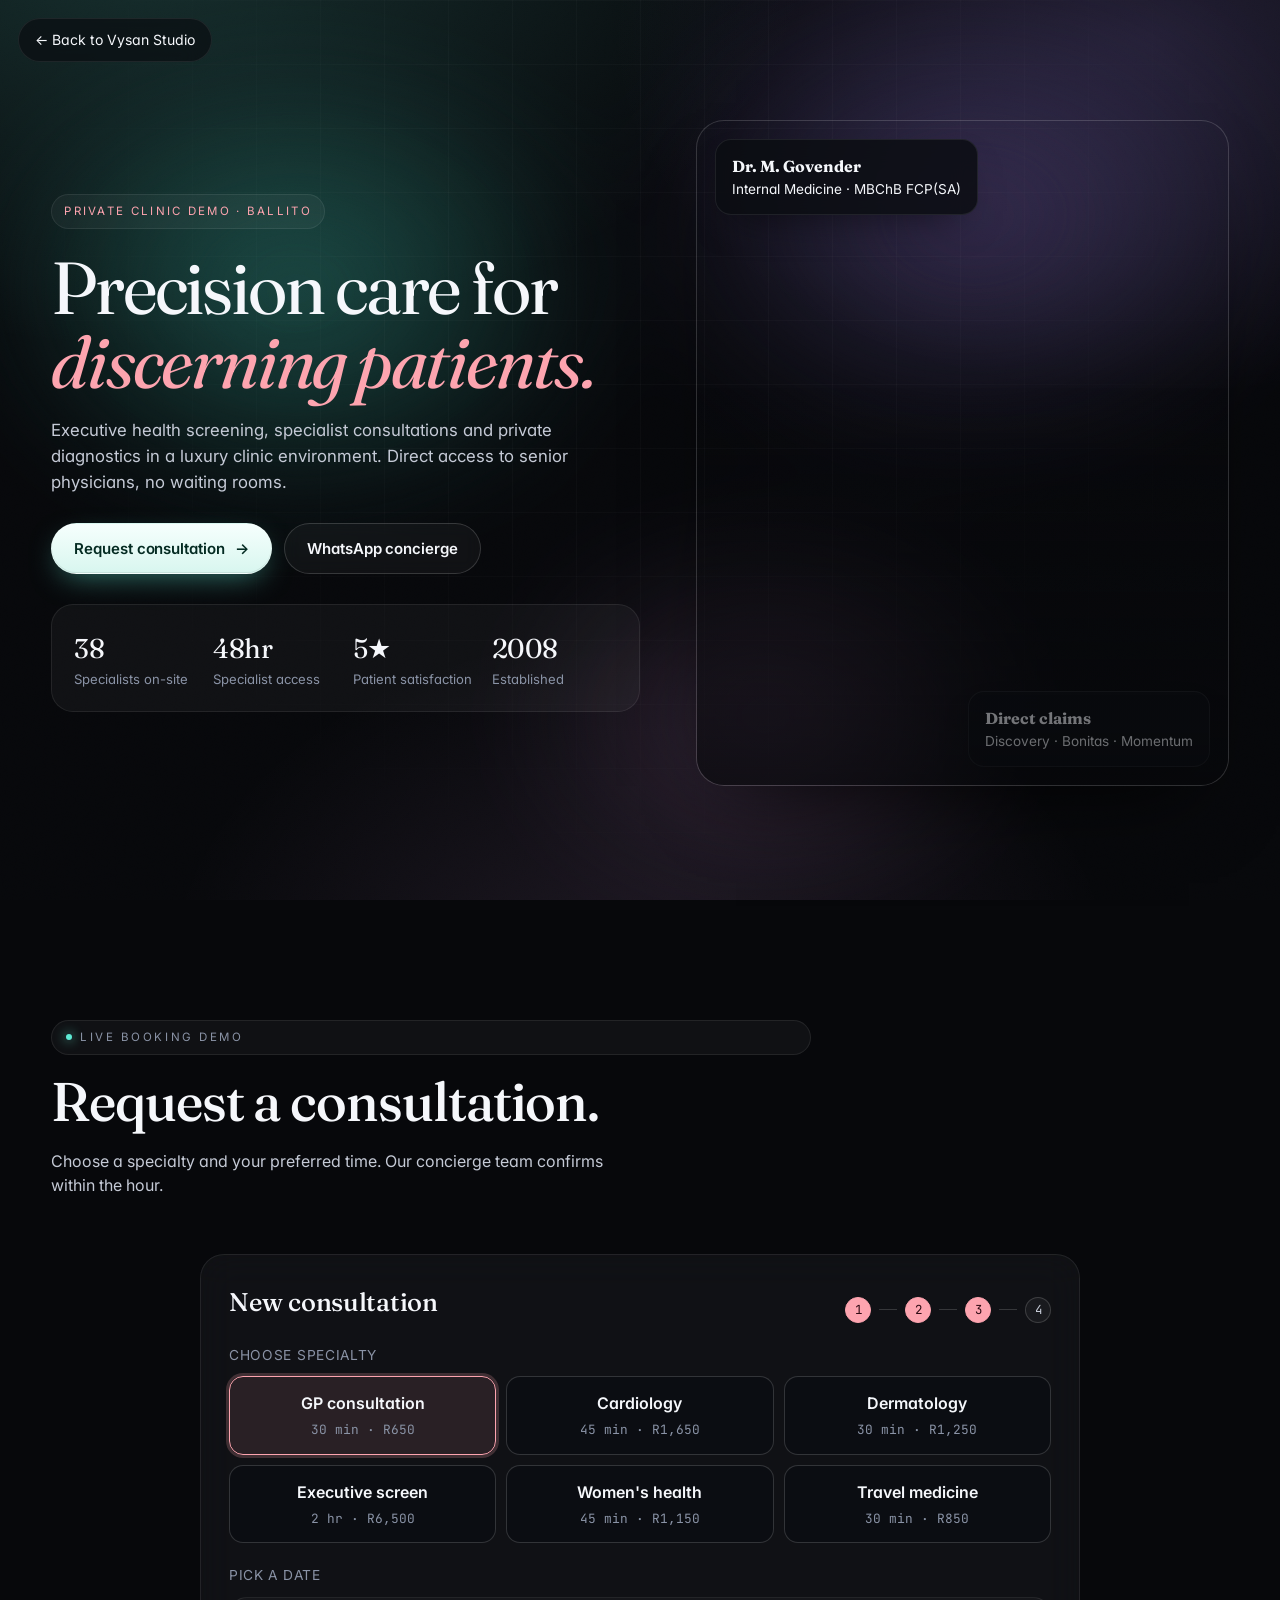
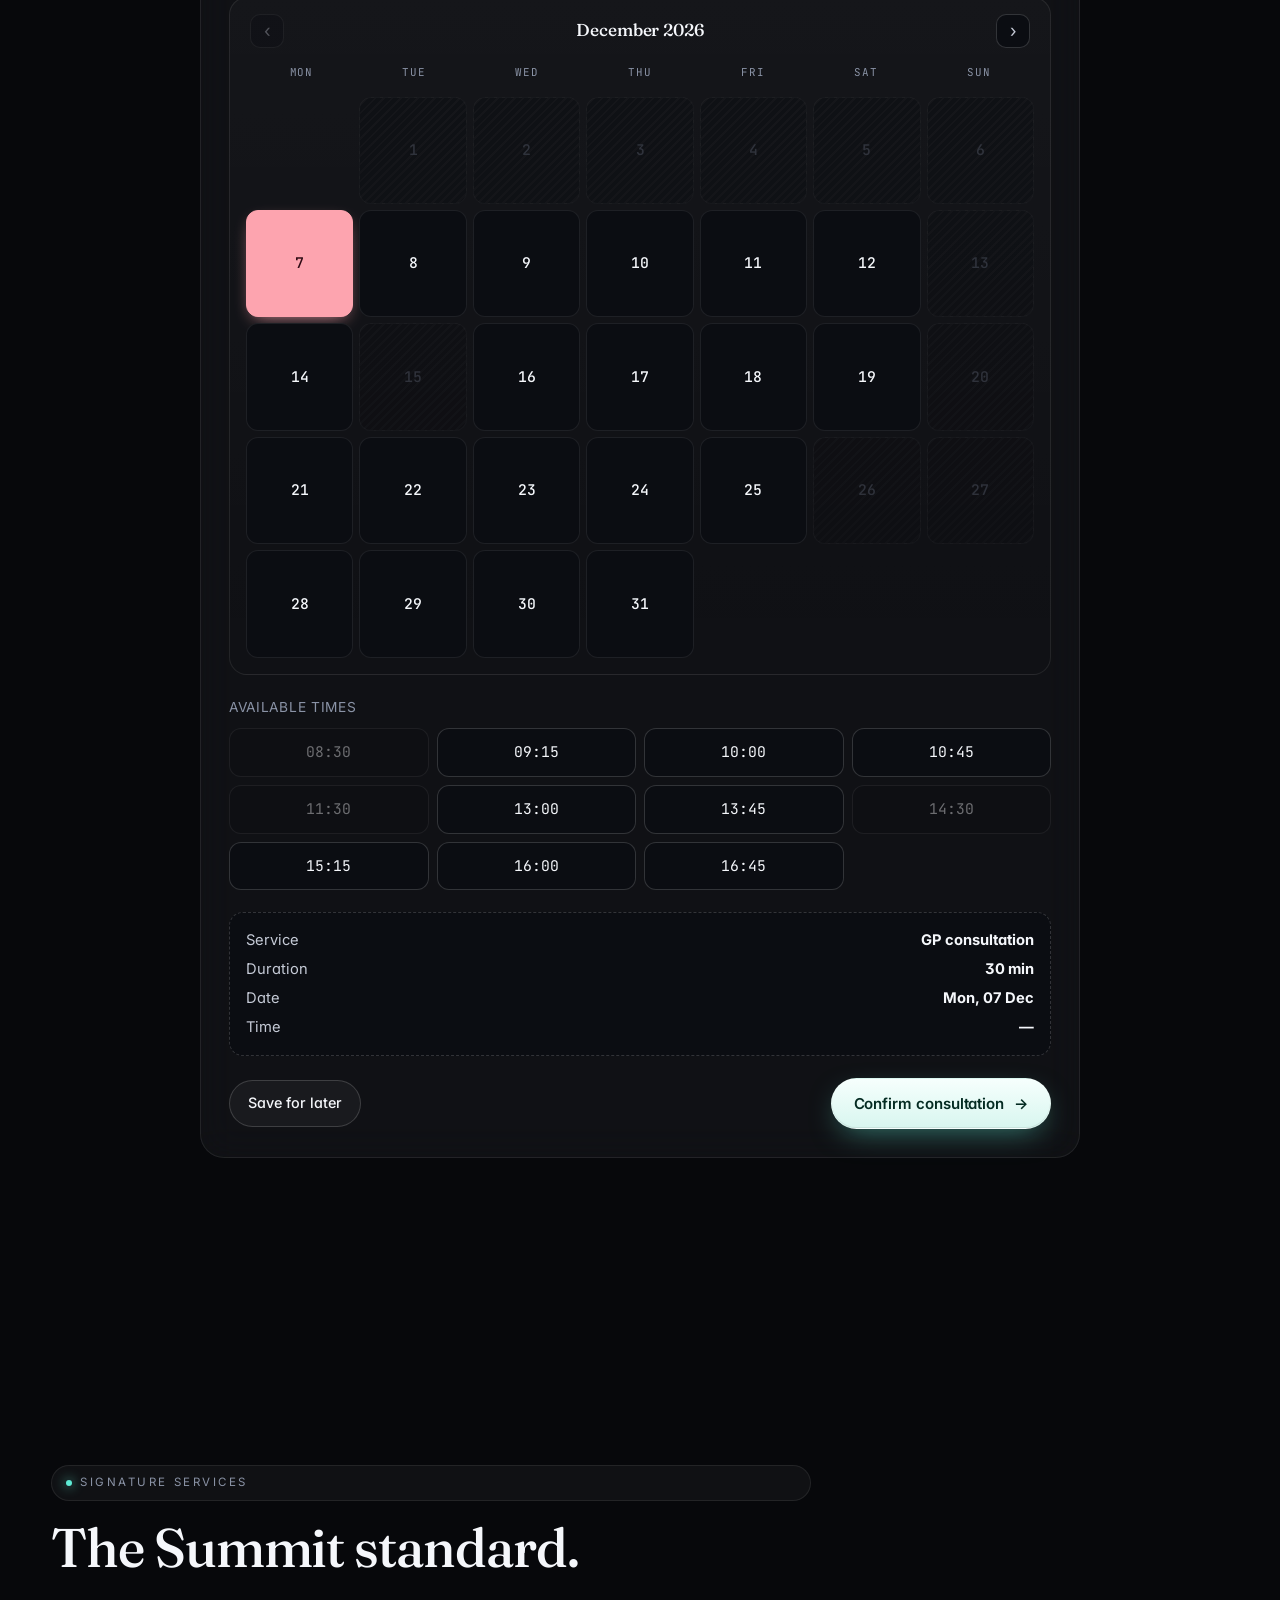
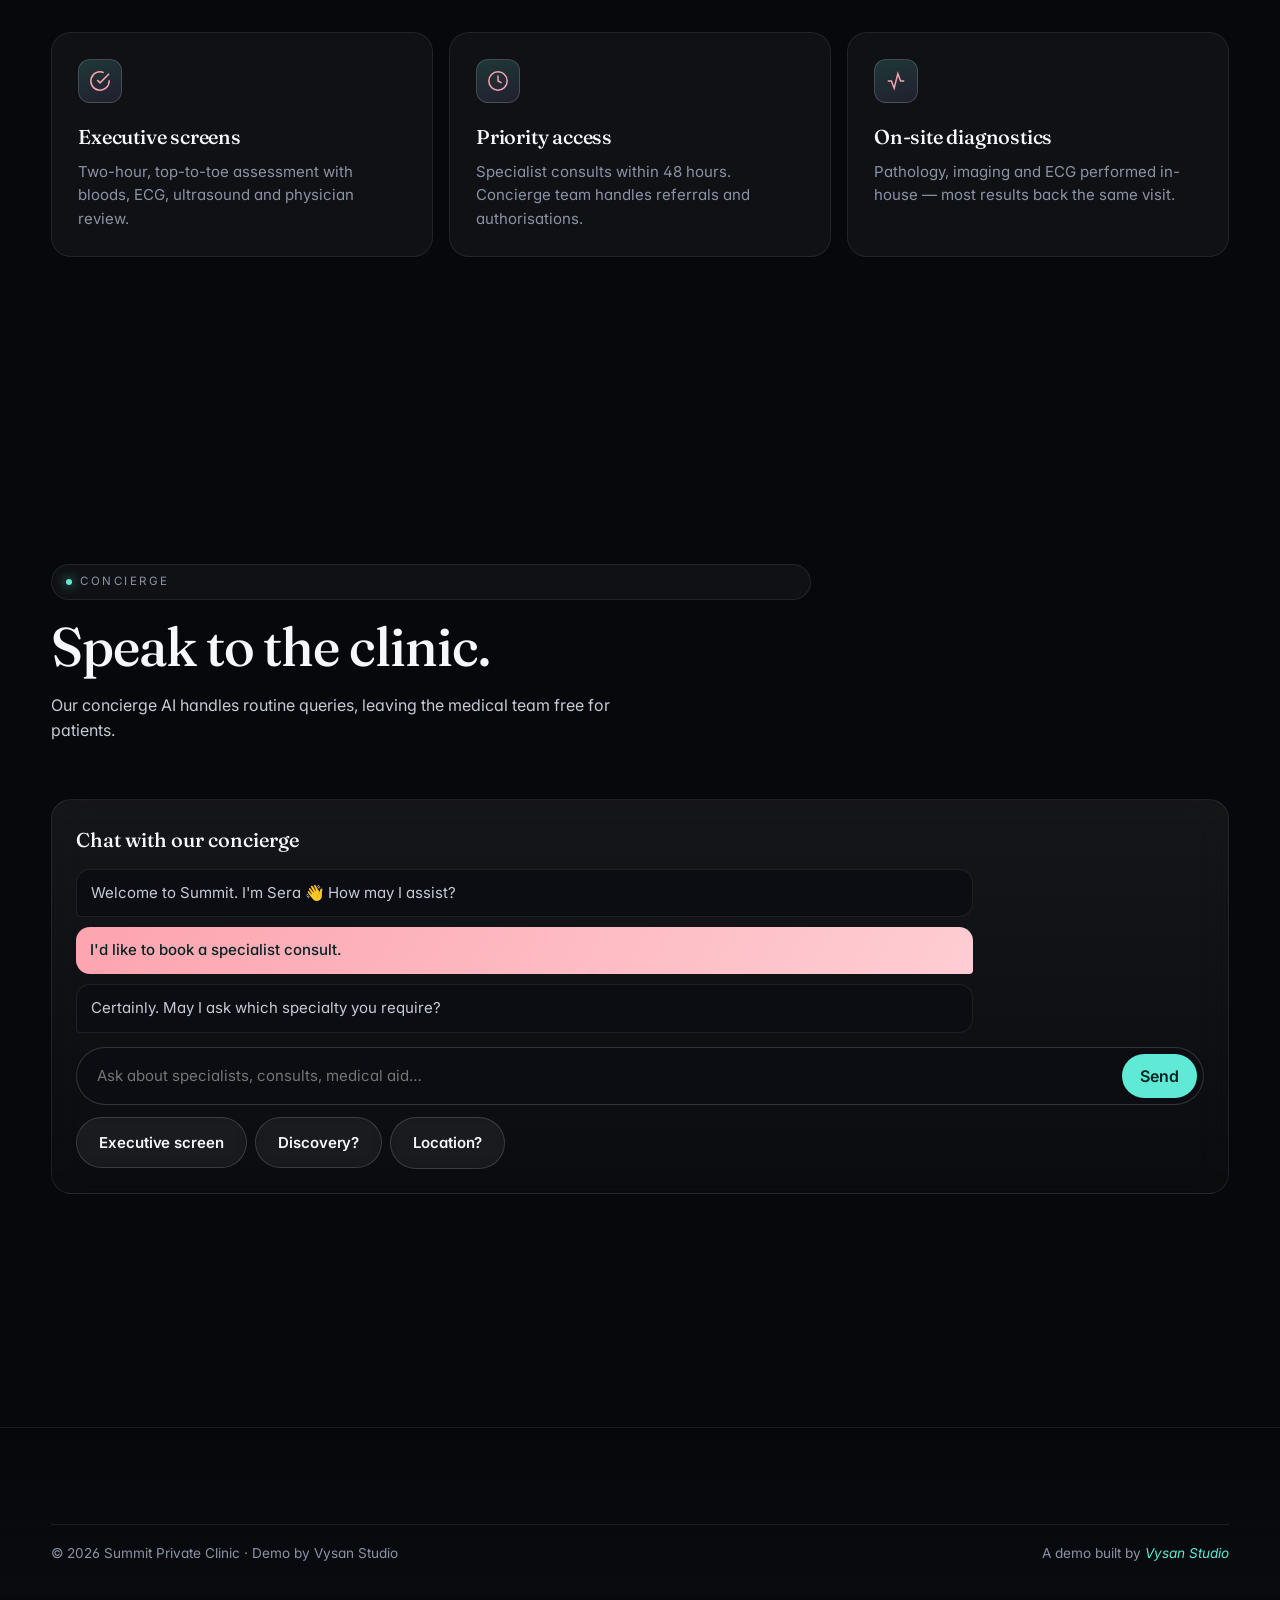
==== commit e503bbdb: "Real month calendar, drop fake testimonials, design polish - Replace 4-week rolling stub with proper" ====
--- a/clinic.html
+++ b/clinic.html
@@ -93,7 +93,15 @@
 
       <div>
         <p style="color:var(--muted);margin-bottom:10px;font-size:.86rem;letter-spacing:.05em;text-transform:uppercase">Pick a date</p>
-        <div class="cal" aria-label="Calendar"></div>
+        <div class="cal-shell" data-cal>
+          <div class="cal-head">
+            <button class="cal-nav" type="button" data-cal-prev aria-label="Previous month"><span aria-hidden="true">&#8249;</span></button>
+            <div class="cal-title" data-cal-title aria-live="polite"></div>
+            <button class="cal-nav" type="button" data-cal-next aria-label="Next month"><span aria-hidden="true">&#8250;</span></button>
+          </div>
+          <div class="cal-weekdays" aria-hidden="true"><span>Mon</span><span>Tue</span><span>Wed</span><span>Thu</span><span>Fri</span><span>Sat</span><span>Sun</span></div>
+          <div class="cal" aria-label="Calendar" role="grid"></div>
+        </div>
       </div>
 
       <div>
--- a/style.css
+++ b/style.css
@@ -188,19 +188,37 @@
 .nav {
   position: fixed; inset: 18px 0 auto 0; z-index: 50;
   display: flex; justify-content: center; pointer-events: none;
-}
+  transition: top var(--t-med) var(--ease-out);
+}
+body.scrolled .nav { top: 10px; }
 .nav-inner {
   pointer-events: auto;
   display: flex; align-items: center; gap: 8px;
   padding: 8px; padding-left: 20px;
   width: min(960px, 92%);
-  background: rgba(11, 13, 18, 0.6);
+  background: rgba(11, 13, 18, 0.55);
   border: 1px solid var(--border);
   border-radius: 999px;
   backdrop-filter: blur(18px) saturate(140%);
   -webkit-backdrop-filter: blur(18px) saturate(140%);
   box-shadow: var(--shadow-md);
-  transition: transform var(--t-med) var(--ease-out), background var(--t-med);
+  transition: padding var(--t-med) var(--ease-out), background var(--t-med), border-color var(--t-med), box-shadow var(--t-med);
+}
+body.scrolled .nav-inner {
+  padding: 6px; padding-left: 18px;
+  background: rgba(11, 13, 18, 0.78);
+  border-color: var(--border-strong);
+  box-shadow: 0 12px 30px -12px rgba(0,0,0,0.6);
+}
+.scroll-progress {
+  position: fixed; top: 0; left: 0; right: 0; height: 2px; z-index: 100;
+  background: transparent; pointer-events: none;
+}
+.scroll-progress::after {
+  content: ""; display: block; height: 100%; width: var(--scroll, 0%);
+  background: linear-gradient(90deg, var(--accent), var(--accent-2), var(--accent-3));
+  box-shadow: 0 0 12px var(--accent);
+  transition: width 80ms linear;
 }
 .nav-logo {
   font-family: var(--font-display); font-size: 1.05rem; font-weight: 600; letter-spacing: -0.01em;
@@ -368,14 +386,68 @@
 .browser-body .skel.w-50 { width: 50%; }
 .browser-body .row { display: grid; grid-template-columns: repeat(3, 1fr); gap: 8px; }
 .browser-body .tile {
-  aspect-ratio: 1/1; border-radius: 12px; border: 1px solid var(--border);
-  background: linear-gradient(145deg, rgba(94,234,212,0.18), rgba(167,139,250,0.10));
-}
-.browser-body .tile + .tile {
-  background: linear-gradient(145deg, rgba(167,139,250,0.18), rgba(240,171,252,0.10));
-}
-.browser-body .tile + .tile + .tile {
-  background: linear-gradient(145deg, rgba(240,171,252,0.18), rgba(94,234,212,0.10));
+  border-radius: 12px; border: 1px solid var(--border);
+  background: var(--bg-1);
+  padding: 10px 10px 8px;
+  display: grid; gap: 4px;
+  font-size: .72rem;
+  transition: border-color var(--t-fast), background var(--t-fast);
+}
+.browser-body .tile.selected {
+  border-color: var(--accent);
+  background: rgba(94,234,212,0.08);
+  box-shadow: 0 0 0 2px rgba(94,234,212,0.18) inset;
+}
+.browser-body .tile .t-ico {
+  width: 22px; height: 22px; border-radius: 6px; display: block;
+  box-shadow: 0 4px 10px -4px rgba(0,0,0,0.6);
+}
+.browser-body .tile .t-name { color: var(--text); font-weight: 600; font-size: .76rem; line-height: 1.1; }
+.browser-body .tile .t-meta { color: var(--muted); font-family: var(--font-mono); font-size: .64rem; }
+
+.browser-body .mini-cal {
+  display: grid; grid-template-columns: repeat(5, 1fr); gap: 6px;
+}
+.browser-body .mini-cal .mc-day {
+  text-align: center; padding: 8px 4px; border-radius: 10px;
+  border: 1px solid var(--border); background: var(--bg-1);
+  font-family: var(--font-mono); font-size: .58rem; color: var(--muted);
+  letter-spacing: 0.06em; text-transform: uppercase;
+}
+.browser-body .mini-cal .mc-day b {
+  display: block; margin-top: 2px; font-size: .92rem; font-weight: 600;
+  color: var(--text); letter-spacing: 0; text-transform: none;
+}
+.browser-body .mini-cal .mc-day.active {
+  background: var(--accent); border-color: var(--accent); color: #042b22;
+  box-shadow: 0 4px 14px -6px var(--accent);
+}
+.browser-body .mini-cal .mc-day.active b { color: #042b22; }
+
+.browser-body .mini-slots {
+  display: grid; grid-template-columns: repeat(4, 1fr); gap: 6px;
+}
+.browser-body .mini-slots span {
+  text-align: center; padding: 8px 0; border-radius: 8px;
+  border: 1px solid var(--border-strong); background: var(--bg-1);
+  font-family: var(--font-mono); font-size: .68rem; color: var(--text);
+}
+.browser-body .mini-slots span.active {
+  background: var(--accent); border-color: var(--accent); color: #042b22; font-weight: 700;
+}
+.browser-body .mini-slots span.muted { opacity: 0.4; text-decoration: line-through; }
+
+.eyebrow .dot.pulse {
+  position: relative;
+}
+.eyebrow .dot.pulse::after {
+  content: ""; position: absolute; inset: -4px; border-radius: 999px;
+  border: 2px solid var(--accent); opacity: 0;
+  animation: pulse-ring 1.8s ease-out infinite;
+}
+@keyframes pulse-ring {
+  0% { transform: scale(0.8); opacity: 0.8; }
+  100% { transform: scale(1.6); opacity: 0; }
 }
 .browser-body .pill-cta {
   margin-top: 6px; align-self: start;
@@ -562,29 +634,57 @@
 .price-card .price-note { color: var(--muted); font-size: .82rem; }
 
 /* ============================================================
-   Testimonials
-   ============================================================ */
-.tests {
-  display: grid; grid-template-columns: repeat(3, 1fr); gap: 18px;
-}
-@media (max-width: 900px) { .tests { grid-template-columns: 1fr; } }
-.test-card {
-  padding: 28px; border-radius: 20px;
-  border: 1px solid var(--border); background: var(--surface);
+   Founder note + guarantees (replaces fake testimonials)
+   ============================================================ */
+.founder { display: grid; place-items: center; }
+.founder-card {
+  position: relative;
+  max-width: 880px; width: 100%;
+  padding: clamp(28px, 4vw, 48px); border-radius: 28px;
   display: grid; gap: 18px;
-}
-.test-card .quote {
-  font-family: var(--font-display); font-weight: 500;
-  font-size: 1.18rem; letter-spacing: -0.01em; line-height: 1.45; color: var(--text);
-}
-.test-card .who { display: flex; align-items: center; gap: 12px; }
-.test-card .avatar {
-  width: 40px; height: 40px; border-radius: 999px;
-  background: linear-gradient(160deg, var(--accent), var(--accent-2));
-  display: grid; place-items: center; font-weight: 700; color: #062323; font-size: .9rem;
-}
-.test-card .meta { font-size: .85rem; color: var(--muted); }
-.test-card .meta strong { color: var(--text); display: block; font-weight: 600; }
+  overflow: hidden;
+  isolation: isolate;
+}
+.founder-card::before {
+  content: "";
+  position: absolute; inset: -1px;
+  border-radius: inherit;
+  padding: 1px;
+  background: linear-gradient(160deg, rgba(94,234,212,0.55), rgba(167,139,250,0.30) 45%, rgba(255,255,255,0.05) 75%);
+  -webkit-mask: linear-gradient(#000 0 0) content-box, linear-gradient(#000 0 0);
+          mask: linear-gradient(#000 0 0) content-box, linear-gradient(#000 0 0);
+  -webkit-mask-composite: xor; mask-composite: exclude;
+  pointer-events: none; z-index: 0;
+}
+.founder-card::after {
+  content: "";
+  position: absolute; inset: 0;
+  background:
+    radial-gradient(420px 200px at 100% 0%, rgba(94,234,212,0.10), transparent 60%),
+    radial-gradient(380px 180px at 0% 100%, rgba(167,139,250,0.10), transparent 60%);
+  pointer-events: none; z-index: -1;
+}
+.founder-card h2 { font-family: var(--font-display); font-weight: 500; font-size: clamp(1.8rem, 3.4vw, 2.6rem); letter-spacing: -0.02em; line-height: 1.05; }
+.founder-card h2 em { font-style: italic; background: linear-gradient(120deg, var(--accent), var(--accent-3)); -webkit-background-clip: text; background-clip: text; color: transparent; }
+.founder-card > p { color: var(--text-dim); max-width: 68ch; }
+.guarantees { list-style: none; padding: 0; margin: 8px 0 0; display: grid; gap: 12px; }
+.guarantees li {
+  display: grid; grid-template-columns: 28px 1fr; gap: 14px; align-items: start;
+  padding: 14px 16px; border-radius: 14px;
+  background: var(--bg-1); border: 1px solid var(--border);
+  font-size: .94rem; color: var(--text-dim);
+  transition: border-color var(--t-fast), transform var(--t-fast), background var(--t-fast);
+}
+.guarantees li:hover { border-color: var(--border-strong); transform: translateY(-1px); background: var(--surface-2); }
+.guarantees li strong { color: var(--text); font-weight: 600; }
+.guarantees .check {
+  width: 26px; height: 26px; border-radius: 8px;
+  display: grid; place-items: center;
+  background: linear-gradient(160deg, rgba(94,234,212,0.18), rgba(167,139,250,0.18));
+  color: var(--accent); font-weight: 700; font-size: .9rem;
+  border: 1px solid rgba(94,234,212,0.35);
+}
+.founder-cta { display: flex; gap: 10px; flex-wrap: wrap; margin-top: 10px; }
 
 /* ============================================================
    FAQ
@@ -794,18 +894,62 @@
 .svc .name { font-weight: 600; }
 .svc .duration { font-size: .8rem; color: var(--muted); font-family: var(--font-mono); }
 
+.cal-shell {
+  display: grid; gap: 12px;
+  padding: 16px;
+  border-radius: 18px;
+  border: 1px solid var(--border);
+  background: linear-gradient(180deg, rgba(255,255,255,0.025), transparent);
+}
+.cal-head {
+  display: flex; align-items: center; justify-content: space-between;
+  gap: 10px; padding: 0 4px;
+}
+.cal-title {
+  font-family: var(--font-display); font-weight: 500; font-size: 1.08rem;
+  letter-spacing: -0.005em; color: var(--text);
+  display: inline-flex; align-items: center; gap: 8px;
+}
+.cal-nav {
+  width: 34px; height: 34px; border-radius: 10px;
+  border: 1px solid var(--border-strong); background: var(--bg-1);
+  color: var(--text-dim); cursor: pointer; font-size: 1.1rem; line-height: 1;
+  display: grid; place-items: center;
+  transition: border-color var(--t-fast), color var(--t-fast), background var(--t-fast), transform var(--t-fast);
+}
+.cal-nav:hover:not(:disabled) { border-color: var(--accent); color: var(--text); background: var(--surface-2); transform: translateY(-1px); }
+.cal-nav:active:not(:disabled) { transform: translateY(0); }
+.cal-nav:disabled { opacity: 0.35; cursor: not-allowed; }
+.cal-weekdays {
+  display: grid; grid-template-columns: repeat(7, 1fr); gap: 6px;
+  padding: 0 2px;
+  font-family: var(--font-mono); font-size: .68rem; letter-spacing: 0.08em;
+  text-transform: uppercase; color: var(--muted);
+}
+.cal-weekdays span { text-align: center; padding: 4px 0; }
 .cal {
   display: grid; grid-template-columns: repeat(7, 1fr); gap: 6px;
 }
 .cal .d {
-  aspect-ratio: 1/1; border-radius: 10px; background: var(--bg-1); border: 1px solid var(--border);
-  display: grid; place-items: center; font-size: .9rem; color: var(--text-dim);
-  cursor: pointer; transition: border-color var(--t-fast), background var(--t-fast), color var(--t-fast);
-}
-.cal .d.head { background: transparent; border: 0; color: var(--muted); font-size: .72rem; cursor: default; }
-.cal .d.dim { color: var(--muted-2); cursor: not-allowed; opacity: 0.55; }
-.cal .d:not(.dim):not(.head):hover { border-color: var(--border-strong); background: var(--surface-2); }
-.cal .d[aria-pressed="true"] { background: var(--accent); color: #062323; border-color: var(--accent); }
+  aspect-ratio: 1/1; border-radius: 12px; background: var(--bg-1); border: 1px solid var(--border);
+  display: grid; place-items: center; font-size: .92rem; font-weight: 500; color: var(--text);
+  cursor: pointer; padding: 0;
+  font-family: var(--font-mono);
+  transition: border-color var(--t-fast), background var(--t-fast), color var(--t-fast), transform var(--t-fast), box-shadow var(--t-fast);
+}
+.cal .d.pad { background: transparent; border: 0; cursor: default; pointer-events: none; }
+.cal .d.dim {
+  color: var(--muted-2); cursor: not-allowed; opacity: 0.4;
+  background: repeating-linear-gradient(135deg, var(--bg-1) 0, var(--bg-1) 4px, rgba(255,255,255,0.02) 4px, rgba(255,255,255,0.02) 6px);
+}
+.cal .d:not(.dim):not(.pad):hover {
+  border-color: var(--border-strong); background: var(--surface-2);
+  transform: translateY(-1px);
+}
+.cal .d[aria-pressed="true"] {
+  background: var(--accent); color: #062323; border-color: var(--accent);
+  box-shadow: 0 6px 18px -8px var(--accent);
+}
 
 .slots { display: grid; grid-template-columns: repeat(4, 1fr); gap: 8px; }
 @media (max-width: 720px) { .slots { grid-template-columns: repeat(3, 1fr); } }
@@ -870,19 +1014,22 @@
 /* Vertical-specific accents */
 body.opto .demo-hero .badge { color: var(--opto); }
 body.opto .booking .svc[aria-pressed="true"] { border-color: var(--opto); background: rgba(103, 232, 249, 0.10); box-shadow: 0 0 0 3px rgba(103,232,249,0.2); }
-body.opto .cal .d[aria-pressed="true"], body.opto .slot[aria-pressed="true"] { background: var(--opto); border-color: var(--opto); }
+body.opto .cal .d[aria-pressed="true"], body.opto .slot[aria-pressed="true"] { background: var(--opto); border-color: var(--opto); color: #042a30; box-shadow: 0 6px 18px -8px var(--opto); }
+body.opto .cal-nav:hover:not(:disabled) { border-color: var(--opto); color: var(--opto); }
 body.opto .bubble.user { background: linear-gradient(120deg, var(--opto), #c4f1f9); }
 body.opto .stepper .num.active { background: var(--opto); border-color: var(--opto); color: #042a30; }
 
 body.pharm .demo-hero .badge { color: var(--pharm); }
 body.pharm .booking .svc[aria-pressed="true"] { border-color: var(--pharm); background: rgba(52, 211, 153, 0.10); box-shadow: 0 0 0 3px rgba(52,211,153,0.2); }
-body.pharm .cal .d[aria-pressed="true"], body.pharm .slot[aria-pressed="true"] { background: var(--pharm); border-color: var(--pharm); color: #052b1c; }
+body.pharm .cal .d[aria-pressed="true"], body.pharm .slot[aria-pressed="true"] { background: var(--pharm); border-color: var(--pharm); color: #052b1c; box-shadow: 0 6px 18px -8px var(--pharm); }
+body.pharm .cal-nav:hover:not(:disabled) { border-color: var(--pharm); color: var(--pharm); }
 body.pharm .bubble.user { background: linear-gradient(120deg, var(--pharm), #a7f3d0); }
 body.pharm .stepper .num.active { background: var(--pharm); border-color: var(--pharm); color: #052b1c; }
 
 body.clinic .demo-hero .badge { color: var(--clinic); }
 body.clinic .booking .svc[aria-pressed="true"] { border-color: var(--clinic); background: rgba(253, 164, 175, 0.10); box-shadow: 0 0 0 3px rgba(253,164,175,0.2); }
-body.clinic .cal .d[aria-pressed="true"], body.clinic .slot[aria-pressed="true"] { background: var(--clinic); border-color: var(--clinic); color: #2d0a13; }
+body.clinic .cal .d[aria-pressed="true"], body.clinic .slot[aria-pressed="true"] { background: var(--clinic); border-color: var(--clinic); color: #2d0a13; box-shadow: 0 6px 18px -8px var(--clinic); }
+body.clinic .cal-nav:hover:not(:disabled) { border-color: var(--clinic); color: var(--clinic); }
 body.clinic .bubble.user { background: linear-gradient(120deg, var(--clinic), #fecdd3); }
 body.clinic .stepper .num.active { background: var(--clinic); border-color: var(--clinic); color: #2d0a13; }
 
